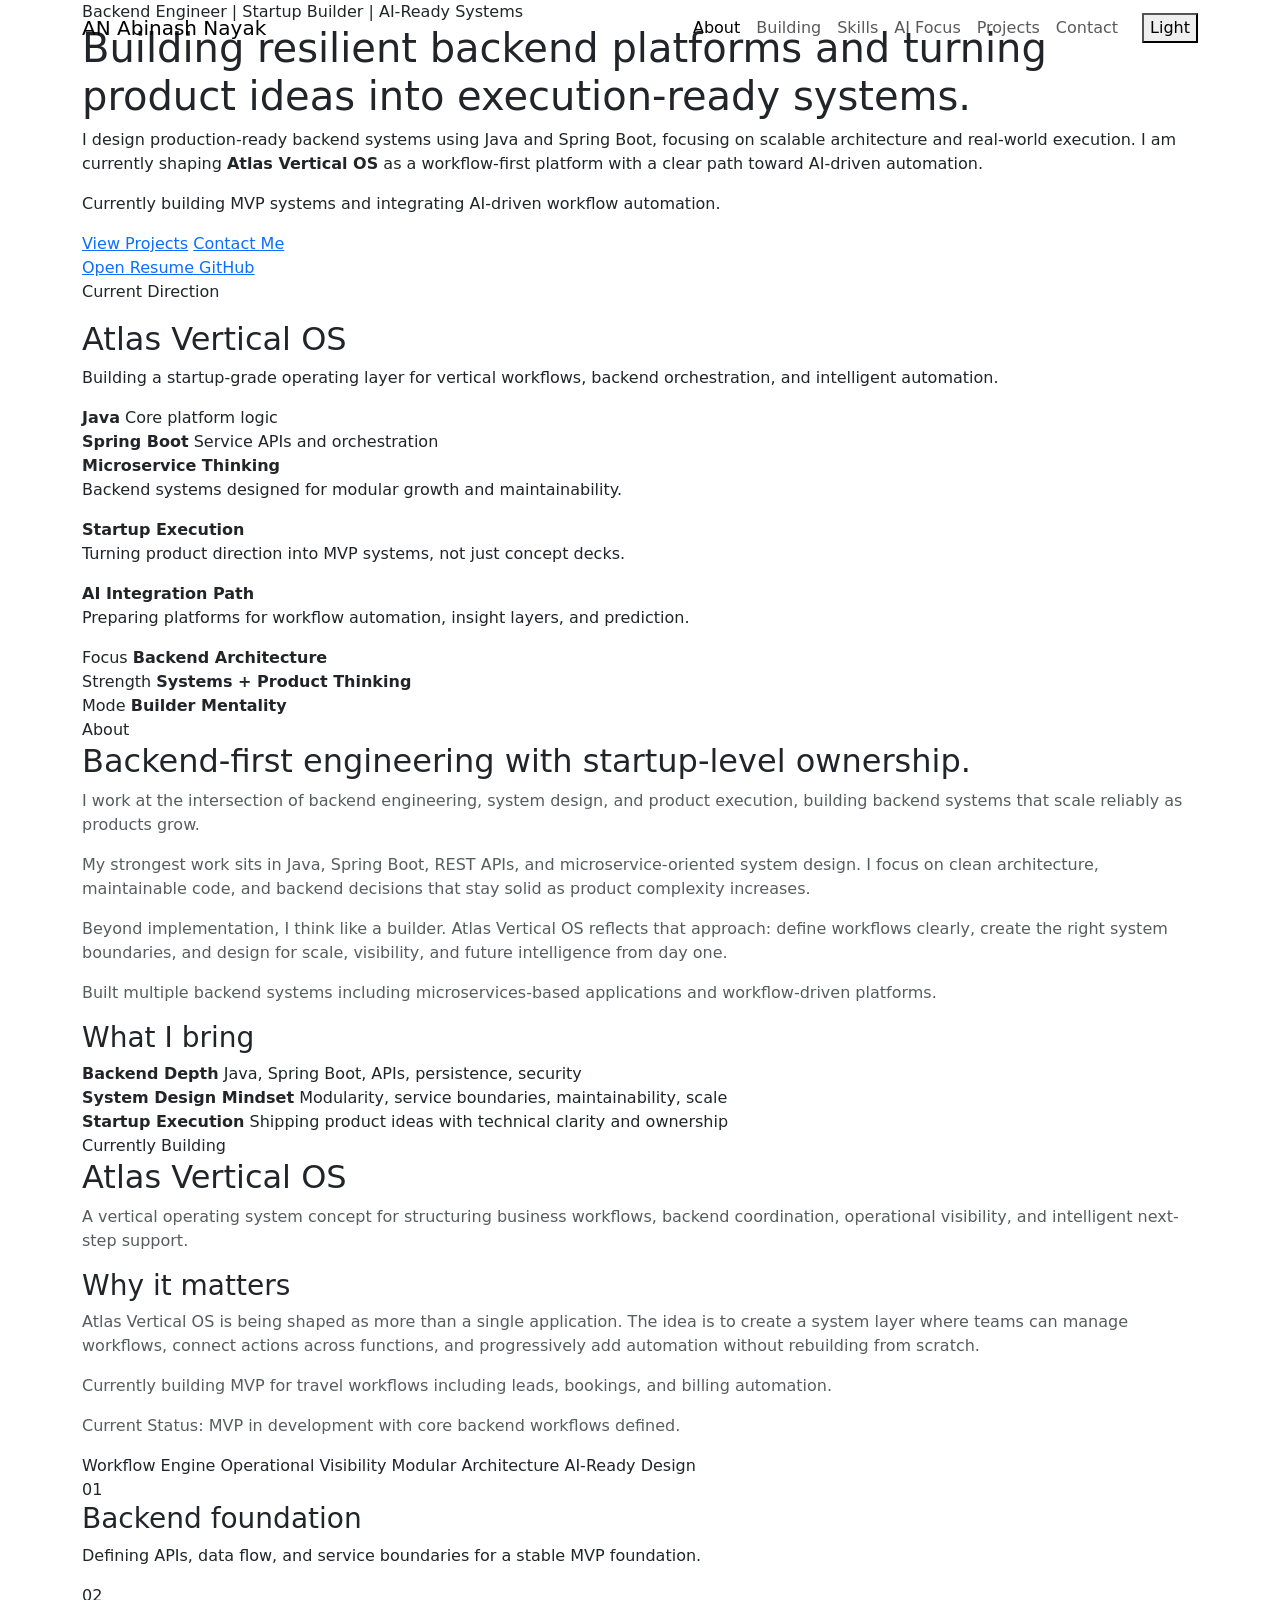
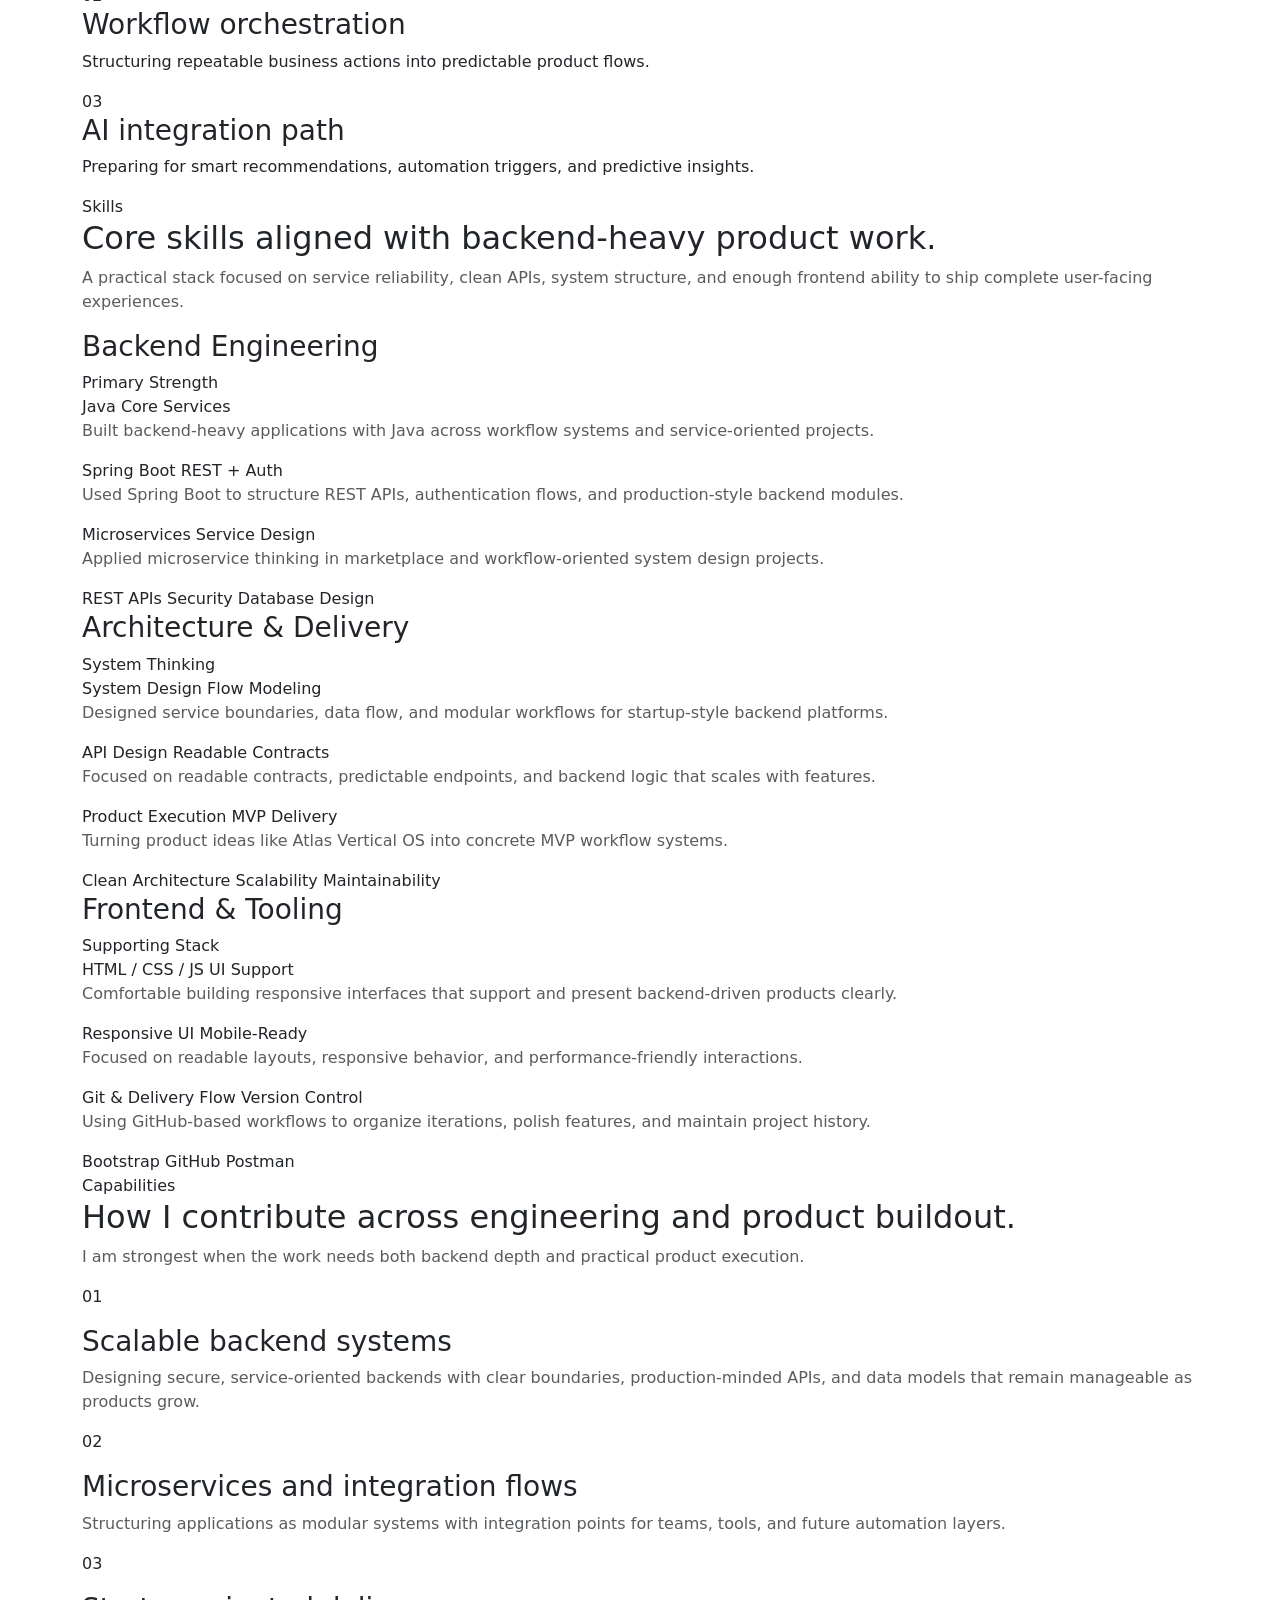
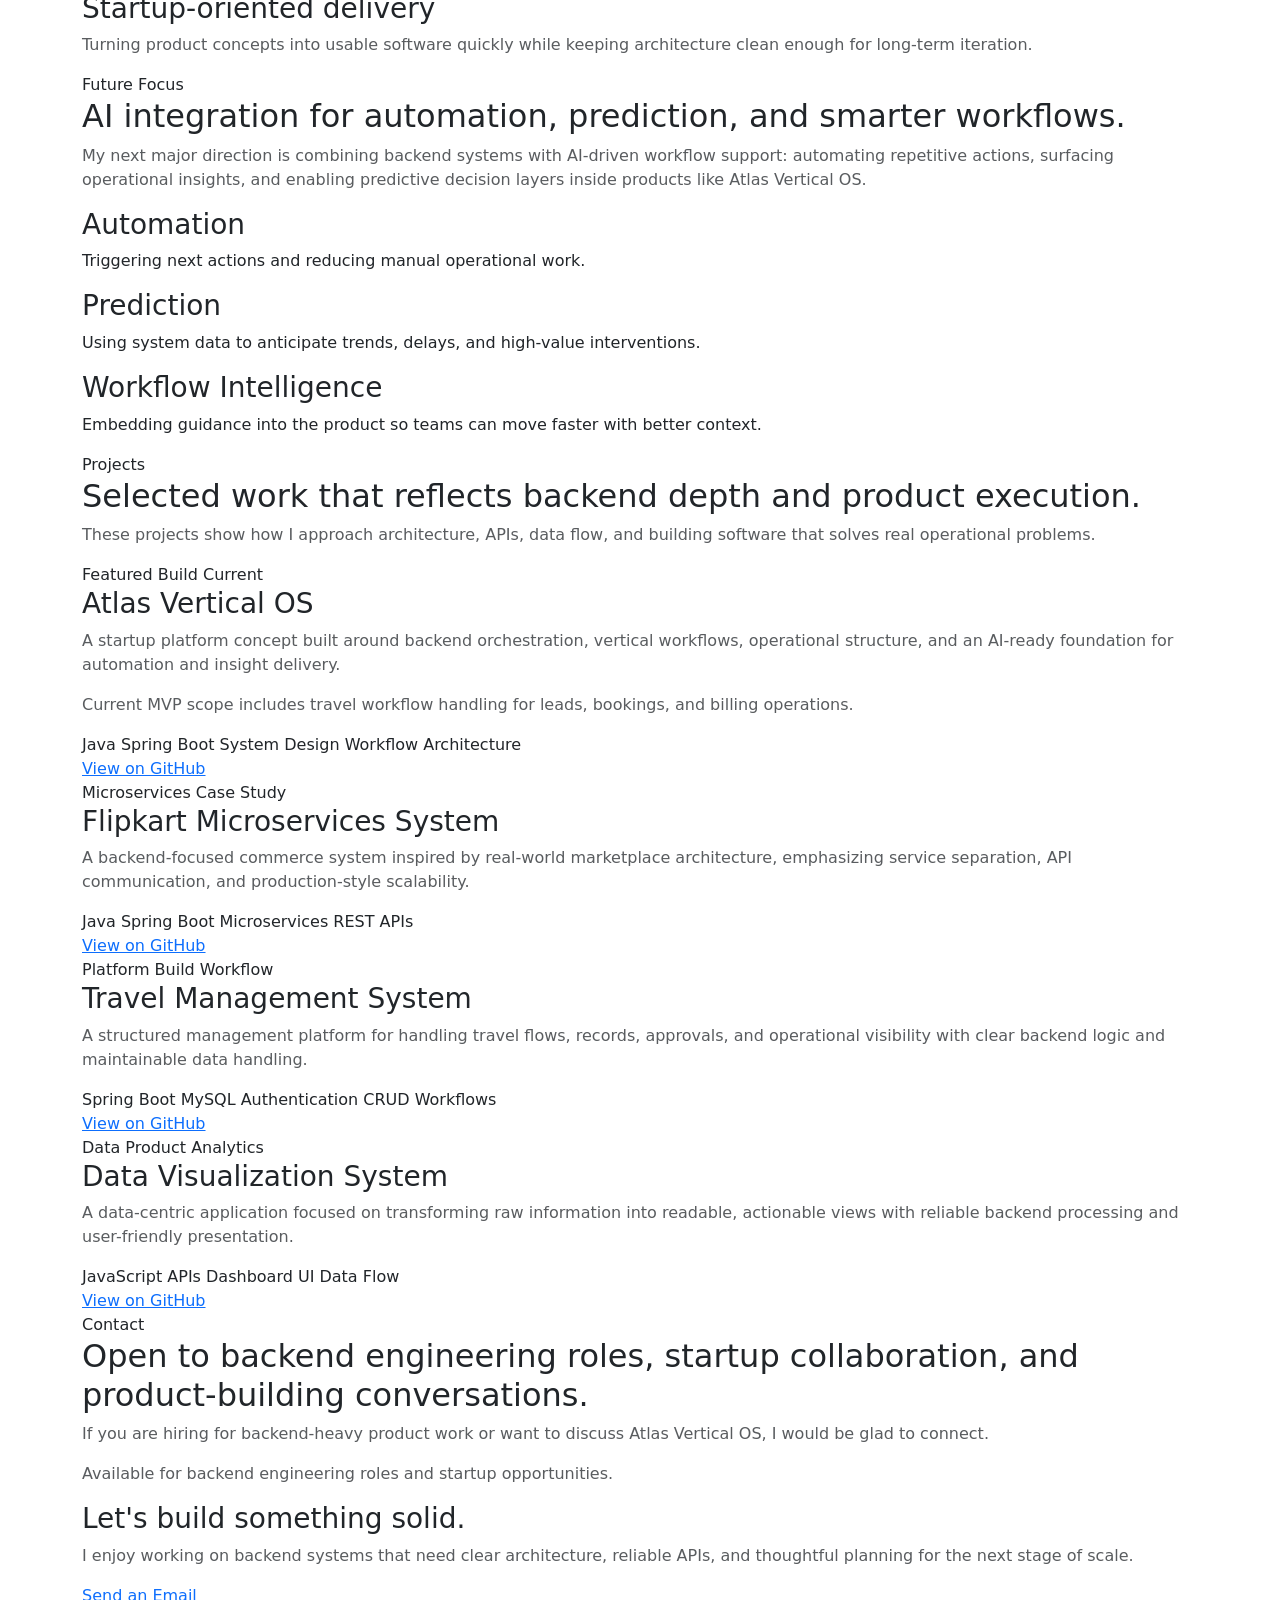
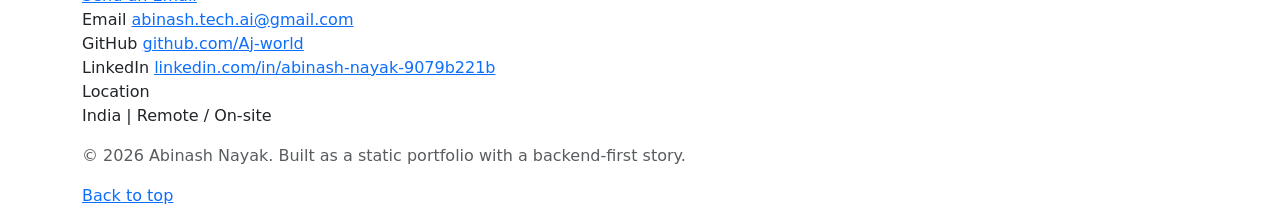
==== index.html @ 095f8a3c "Upgrade portfolio UI, content, and add startup sections" ====
<!DOCTYPE html>
<html lang="en">
<head>
  <meta charset="UTF-8" />
  <meta name="viewport" content="width=device-width, initial-scale=1.0" />

  <title>Abinash Nayak | Backend Engineer & Startup Builder</title>
  <meta
    name="description"
    content="Portfolio of Abinash Nayak, a backend engineer and startup builder focused on Java, Spring Boot, microservices, Atlas Vertical OS, and AI-ready platforms."
  />
  <meta name="robots" content="index, follow" />
  <link rel="canonical" href="https://abinash-nayak-portfolio.netlify.app" />

  <link rel="preconnect" href="https://fonts.googleapis.com" />
  <link rel="preconnect" href="https://fonts.gstatic.com" crossorigin />
  <link
    href="https://fonts.googleapis.com/css2?family=Manrope:wght@400;500;600;700;800&family=JetBrains+Mono:wght@500;700&display=swap"
    rel="stylesheet"
  />

  <link
    href="https://cdn.jsdelivr.net/npm/bootstrap@5.3.2/dist/css/bootstrap.min.css"
    rel="stylesheet"
  />
  <link rel="stylesheet" href="assets/css/main.css" />
  <link rel="icon" href="assets/images/common/favicon.svg" />
</head>

<body data-theme="dark">
  <div id="header"></div>

  <main>
    <section id="hero"></section>
    <section id="about"></section>
    <section id="currently-building"></section>
    <section id="skills"></section>
    <section id="services"></section>
    <section id="future-focus"></section>
    <section id="portfolio"></section>
    <section id="contact"></section>
  </main>

  <div id="footer"></div>

  <script
    src="https://cdn.jsdelivr.net/npm/bootstrap@5.3.2/dist/js/bootstrap.bundle.min.js"
  ></script>
  <script src="assets/js/main.js"></script>
  <script src="assets/js/animations.js"></script>
</body>
</html>
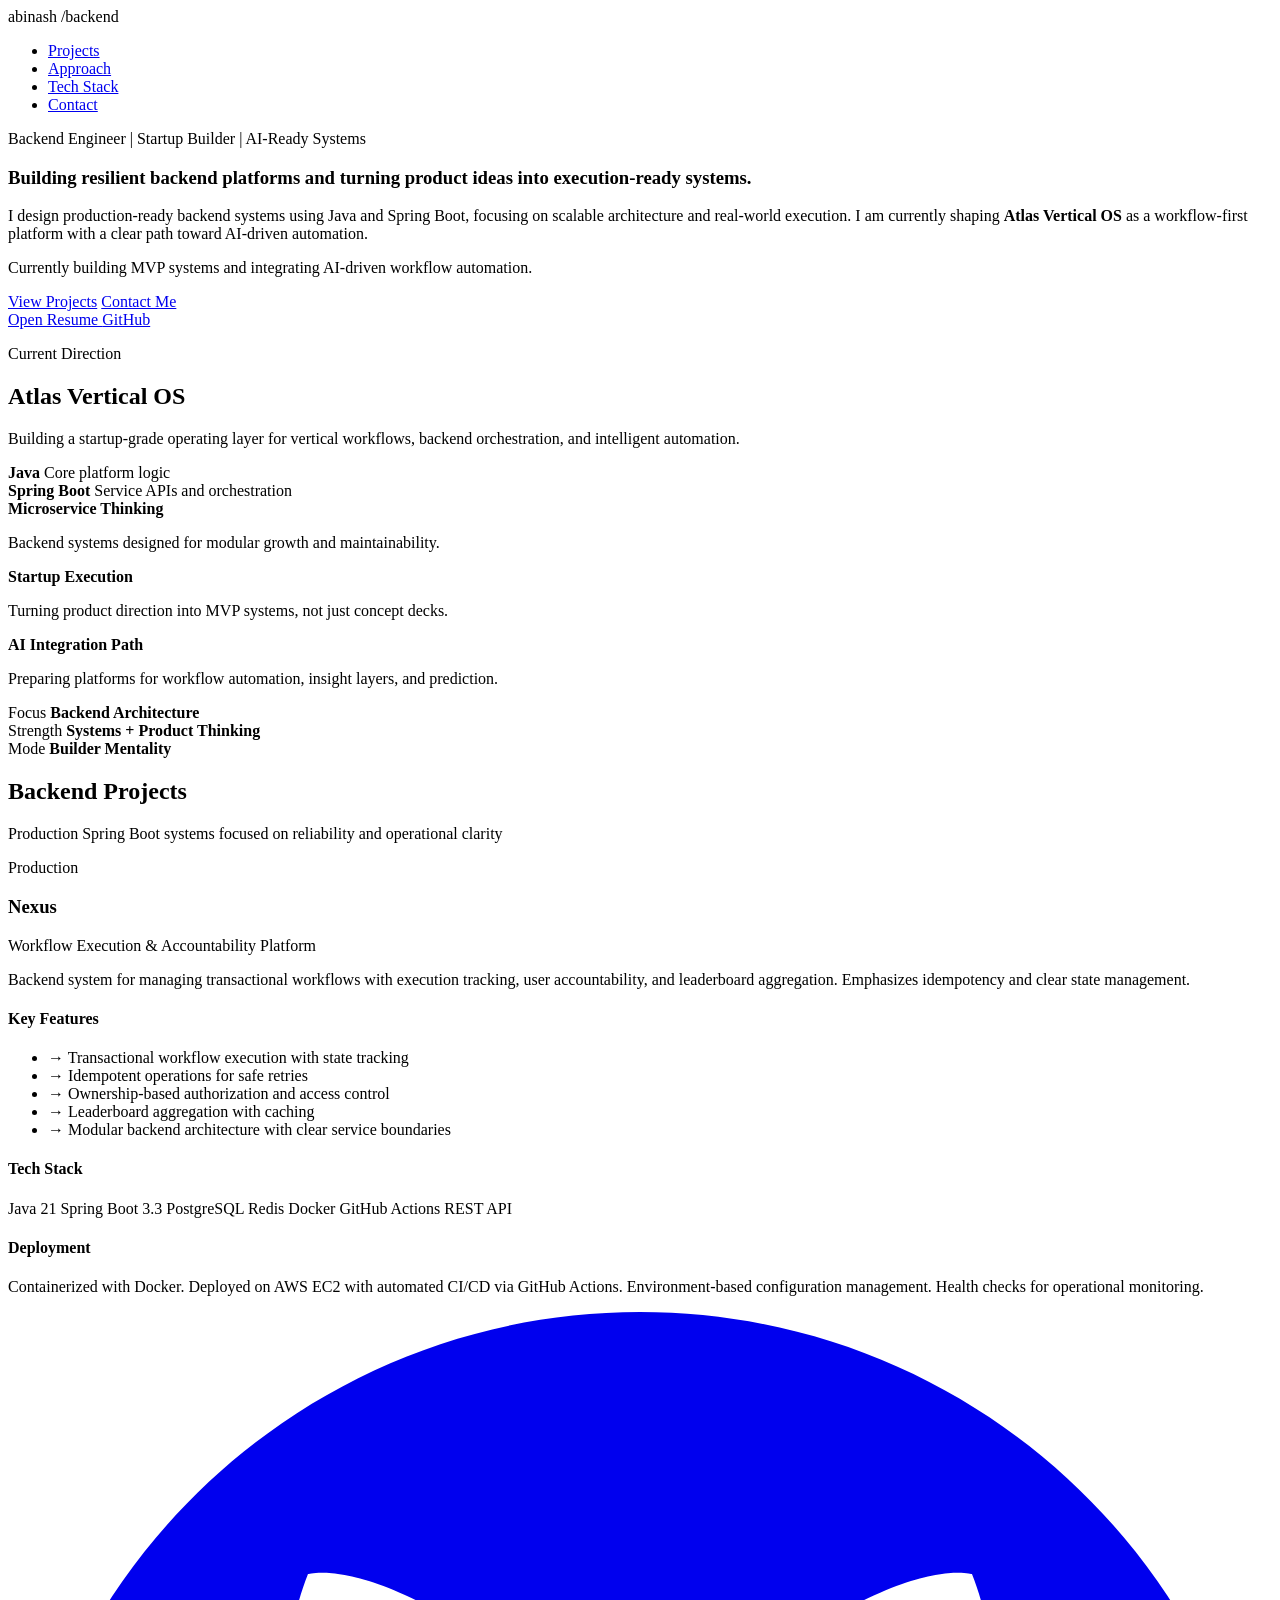
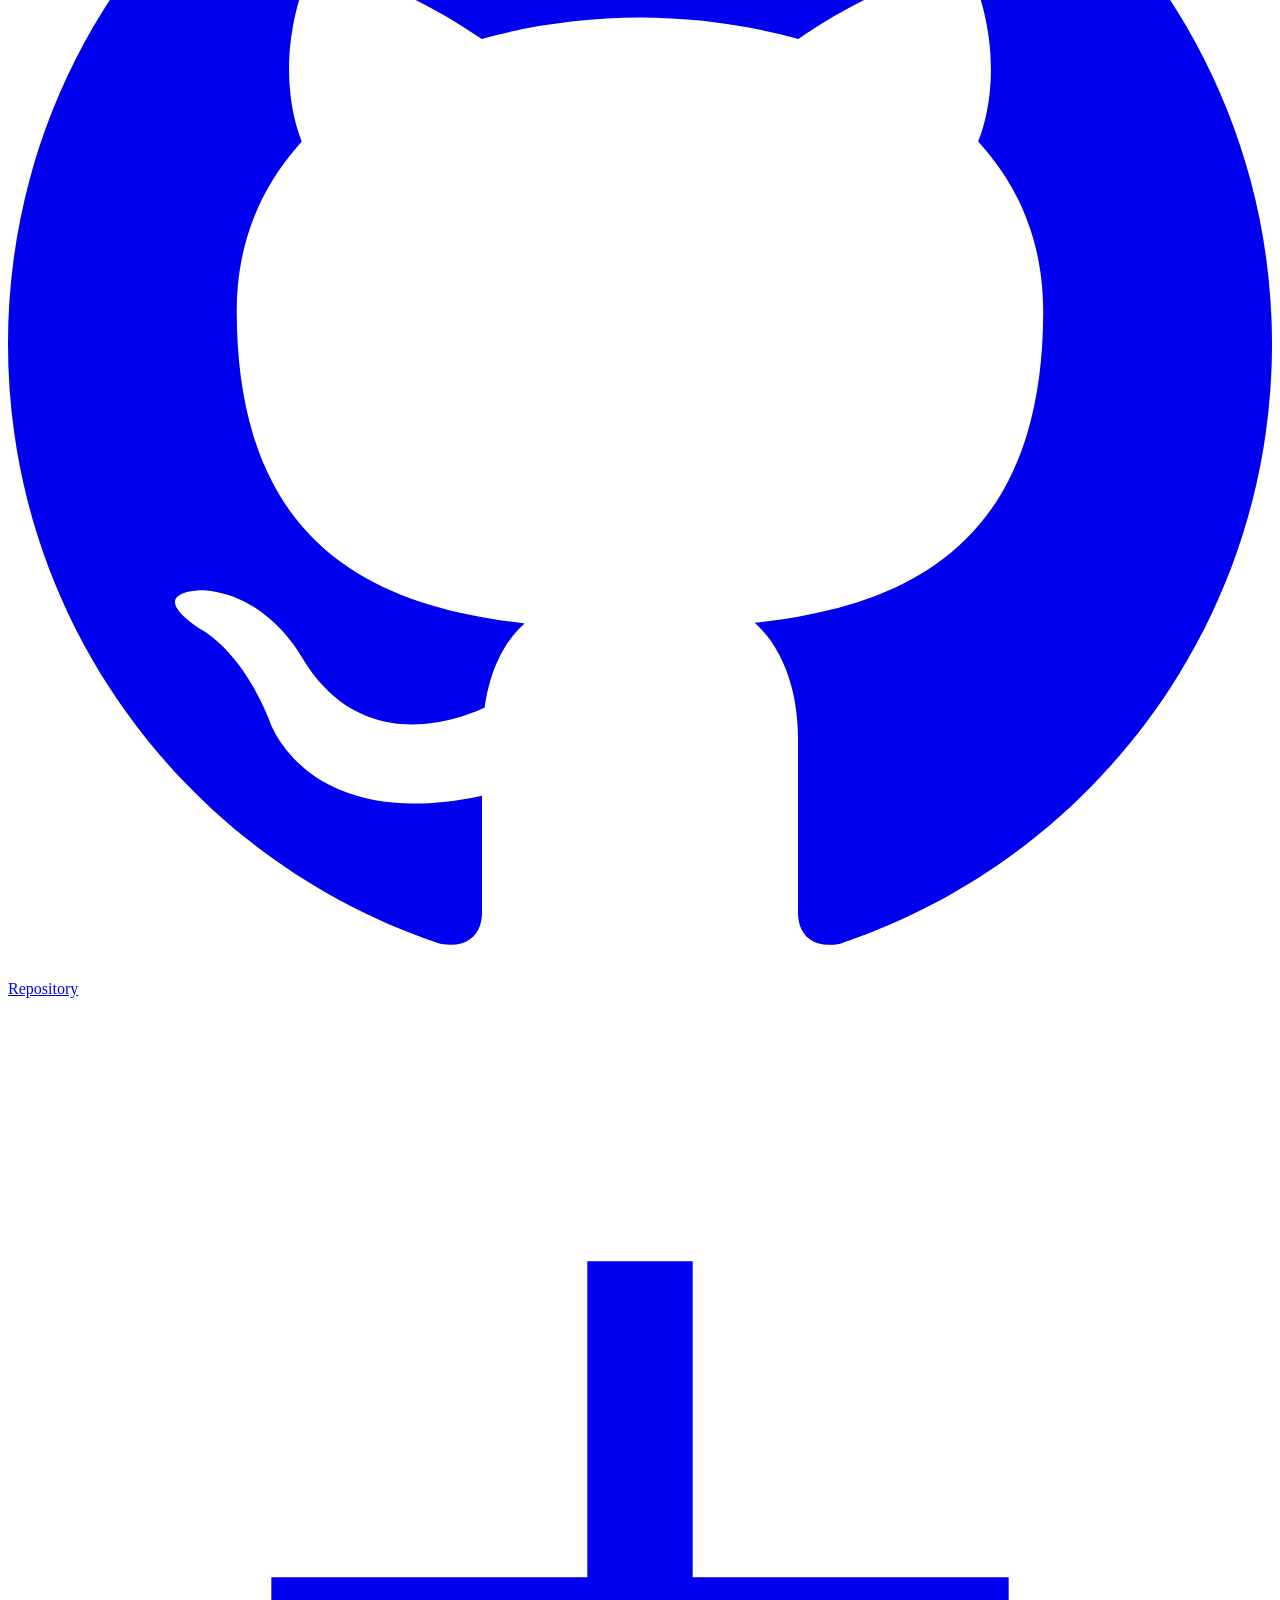
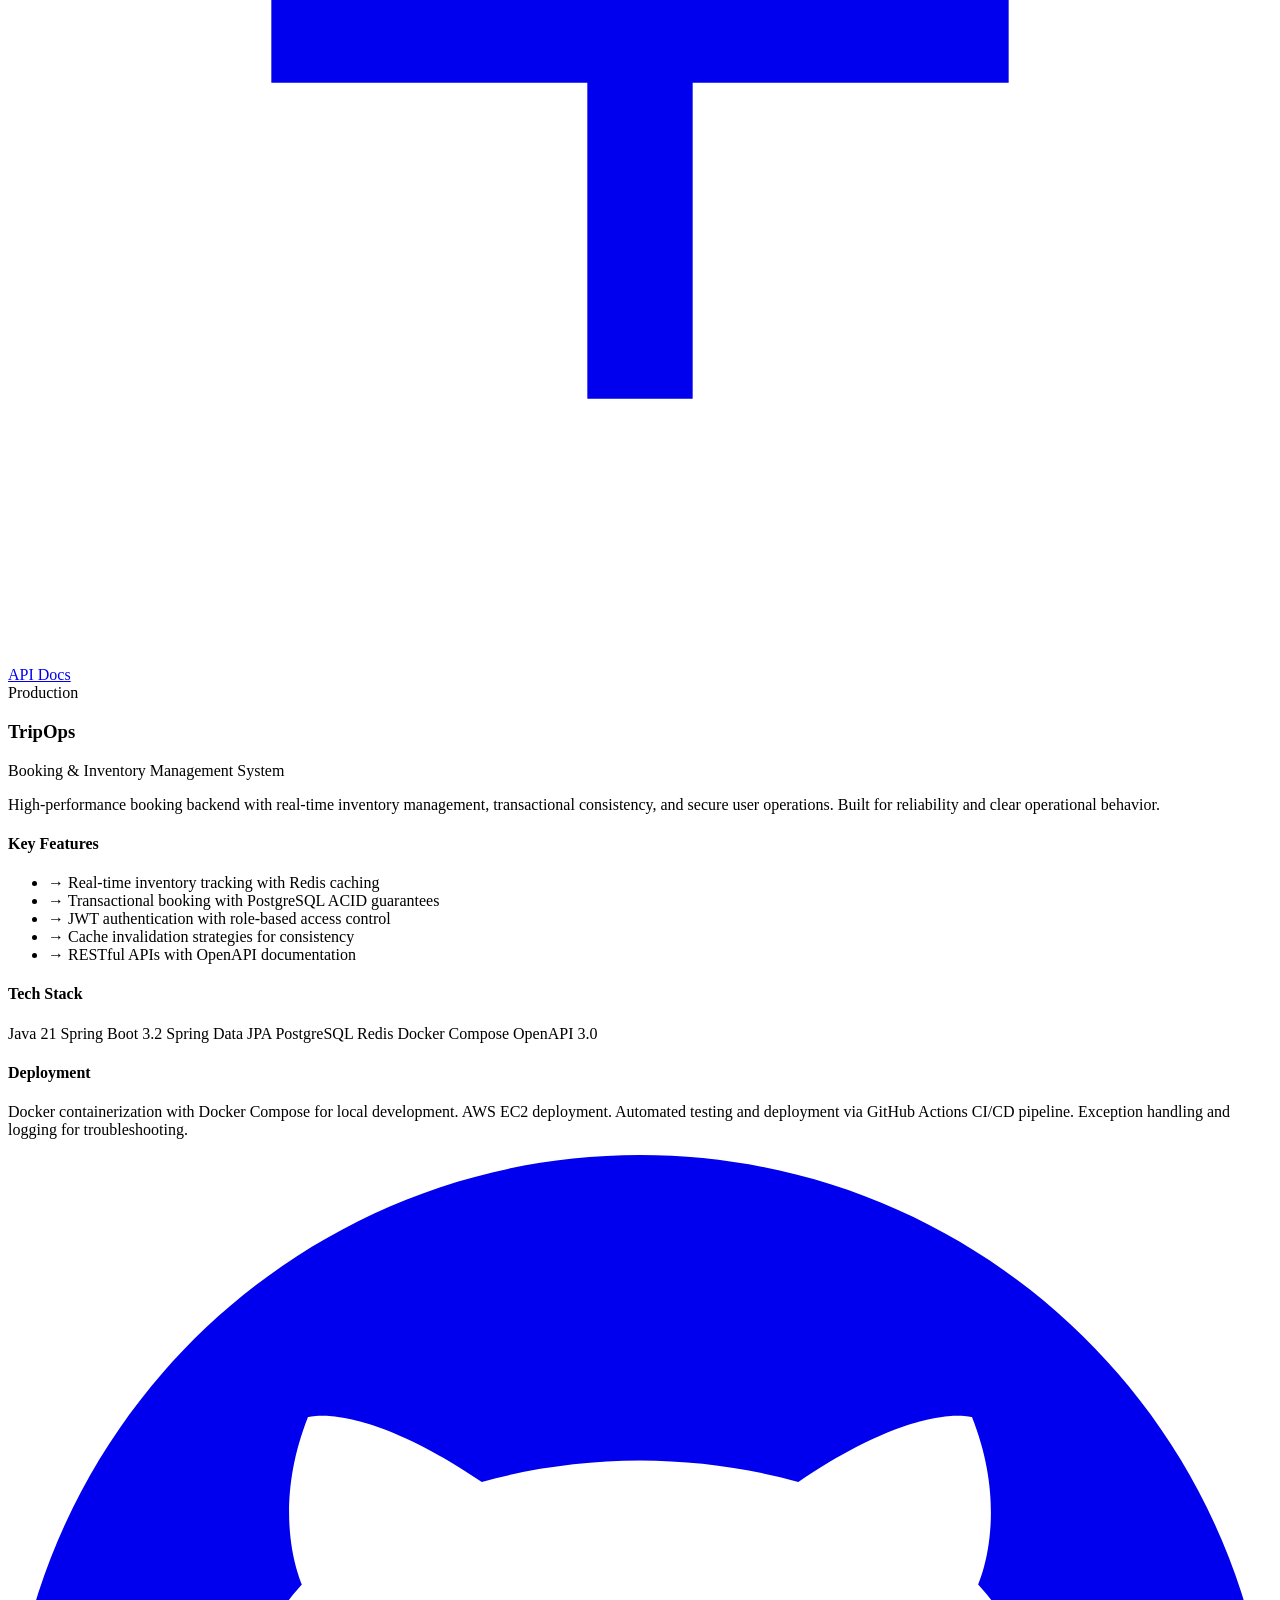
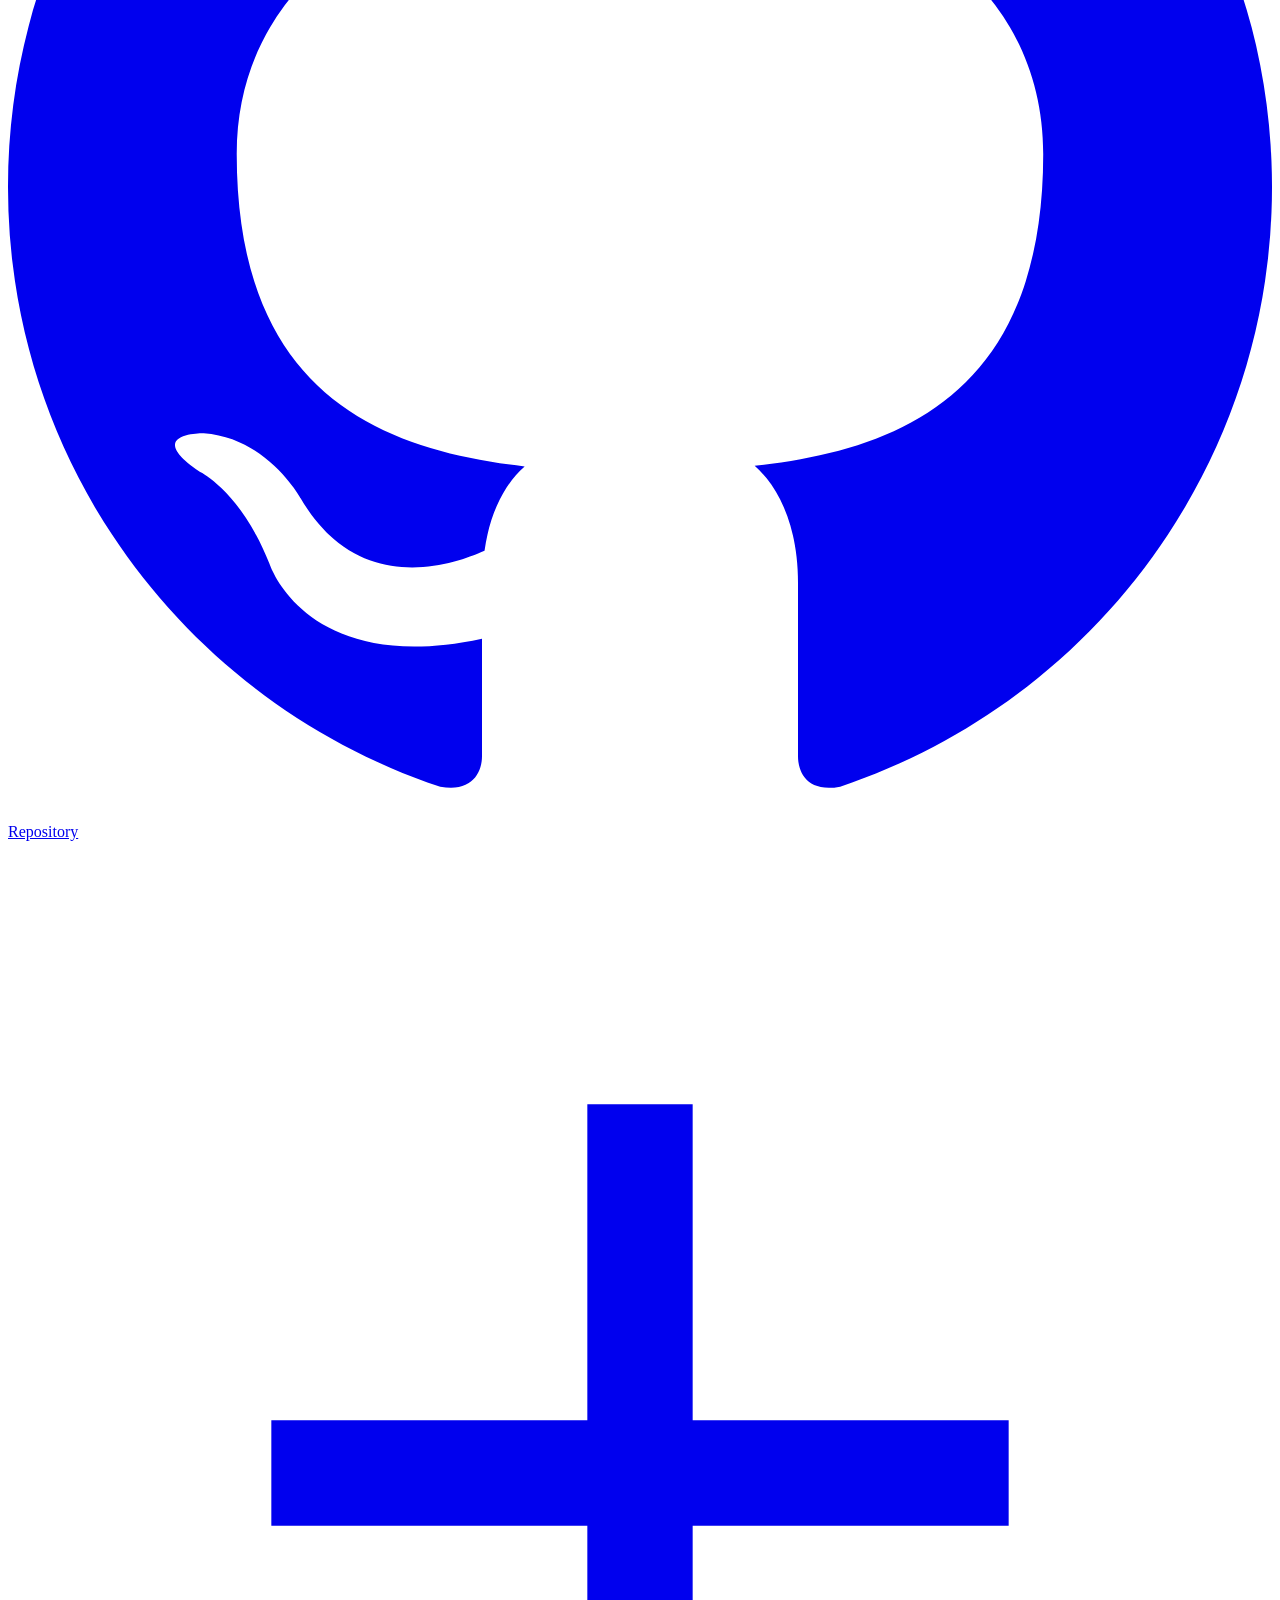
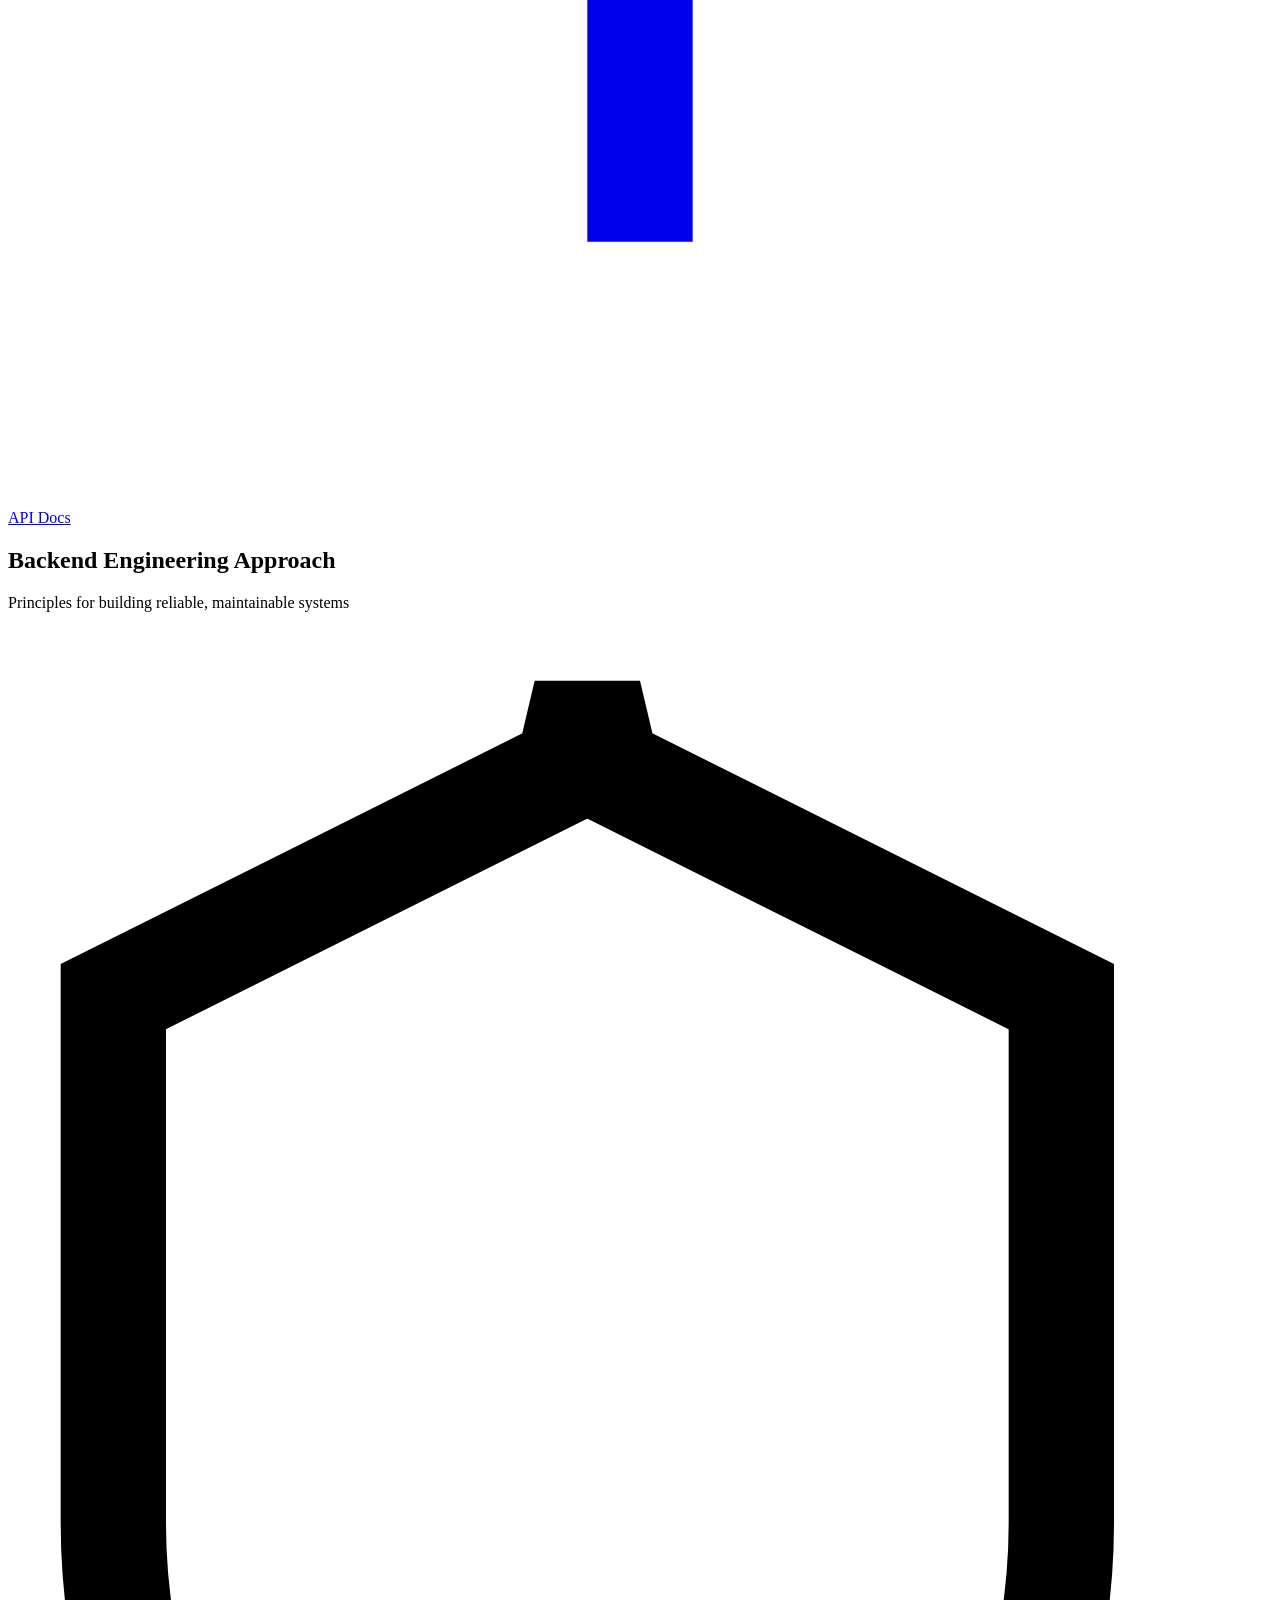
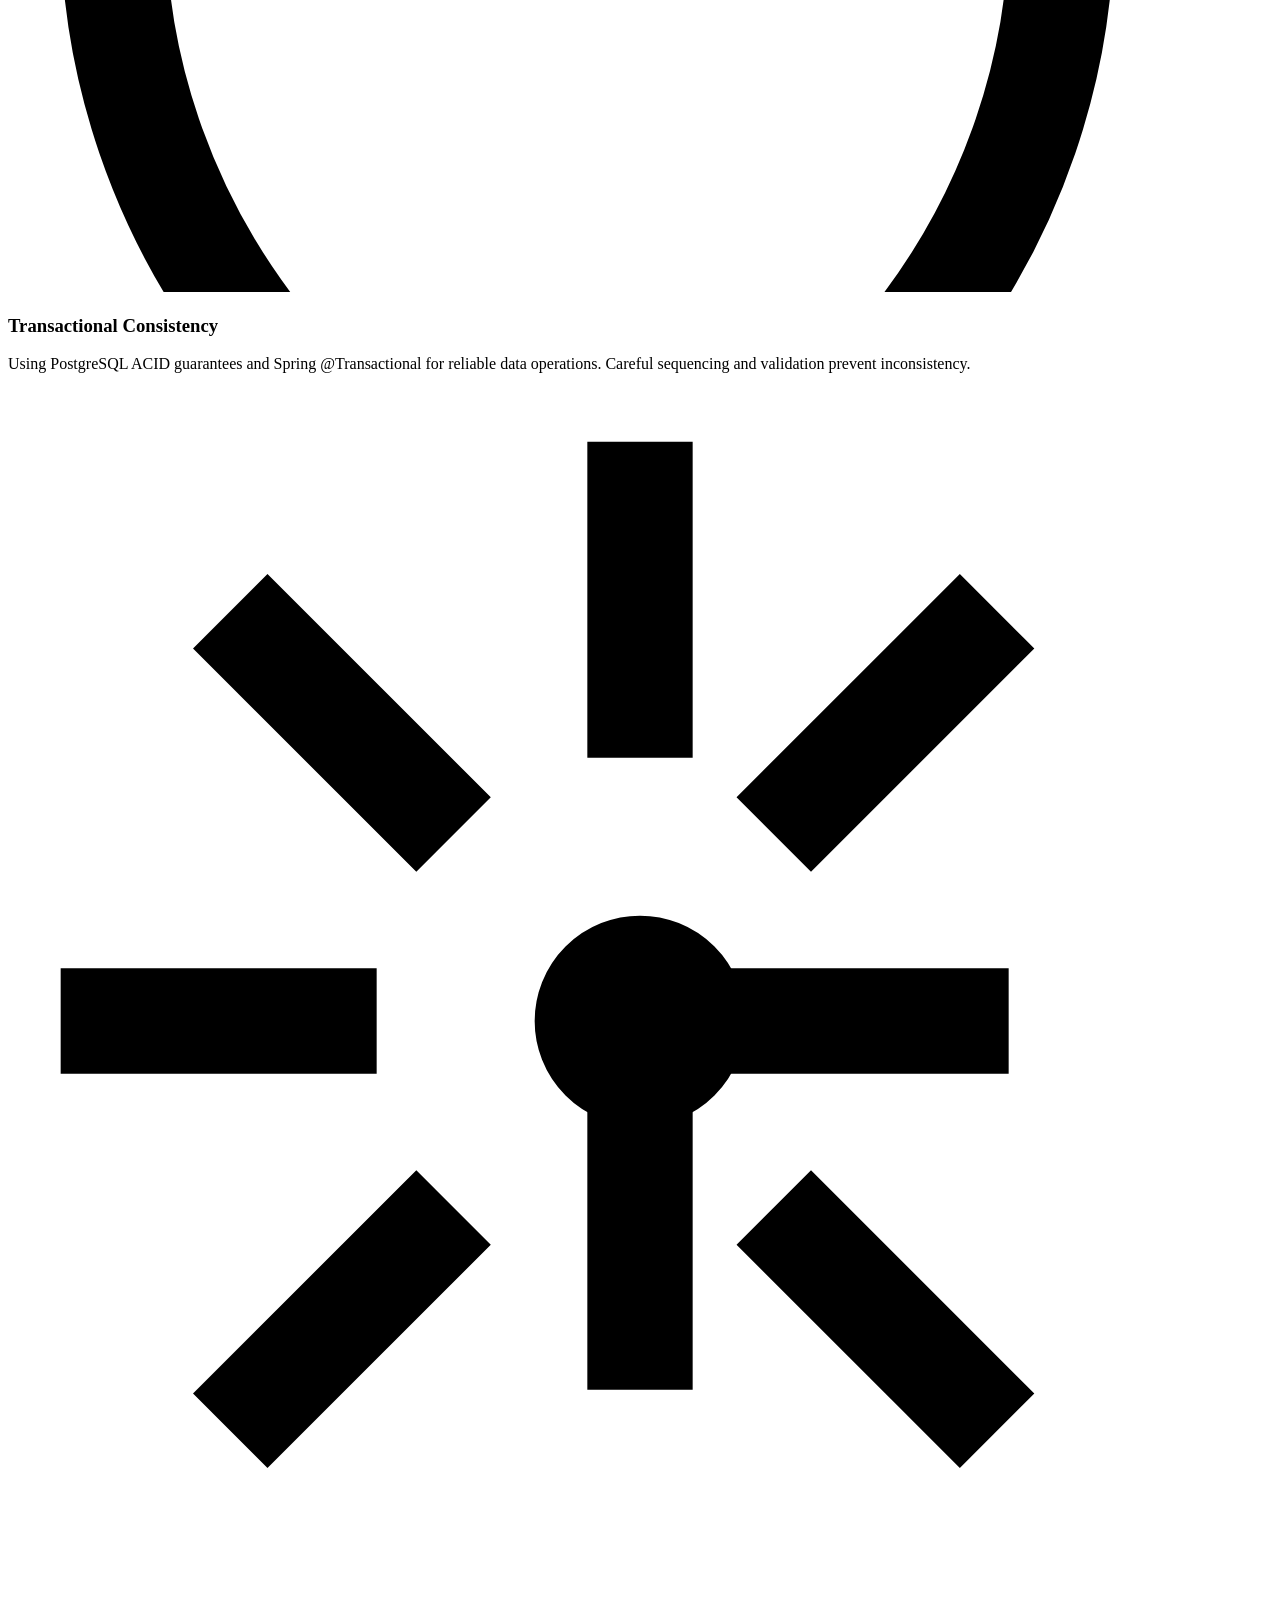
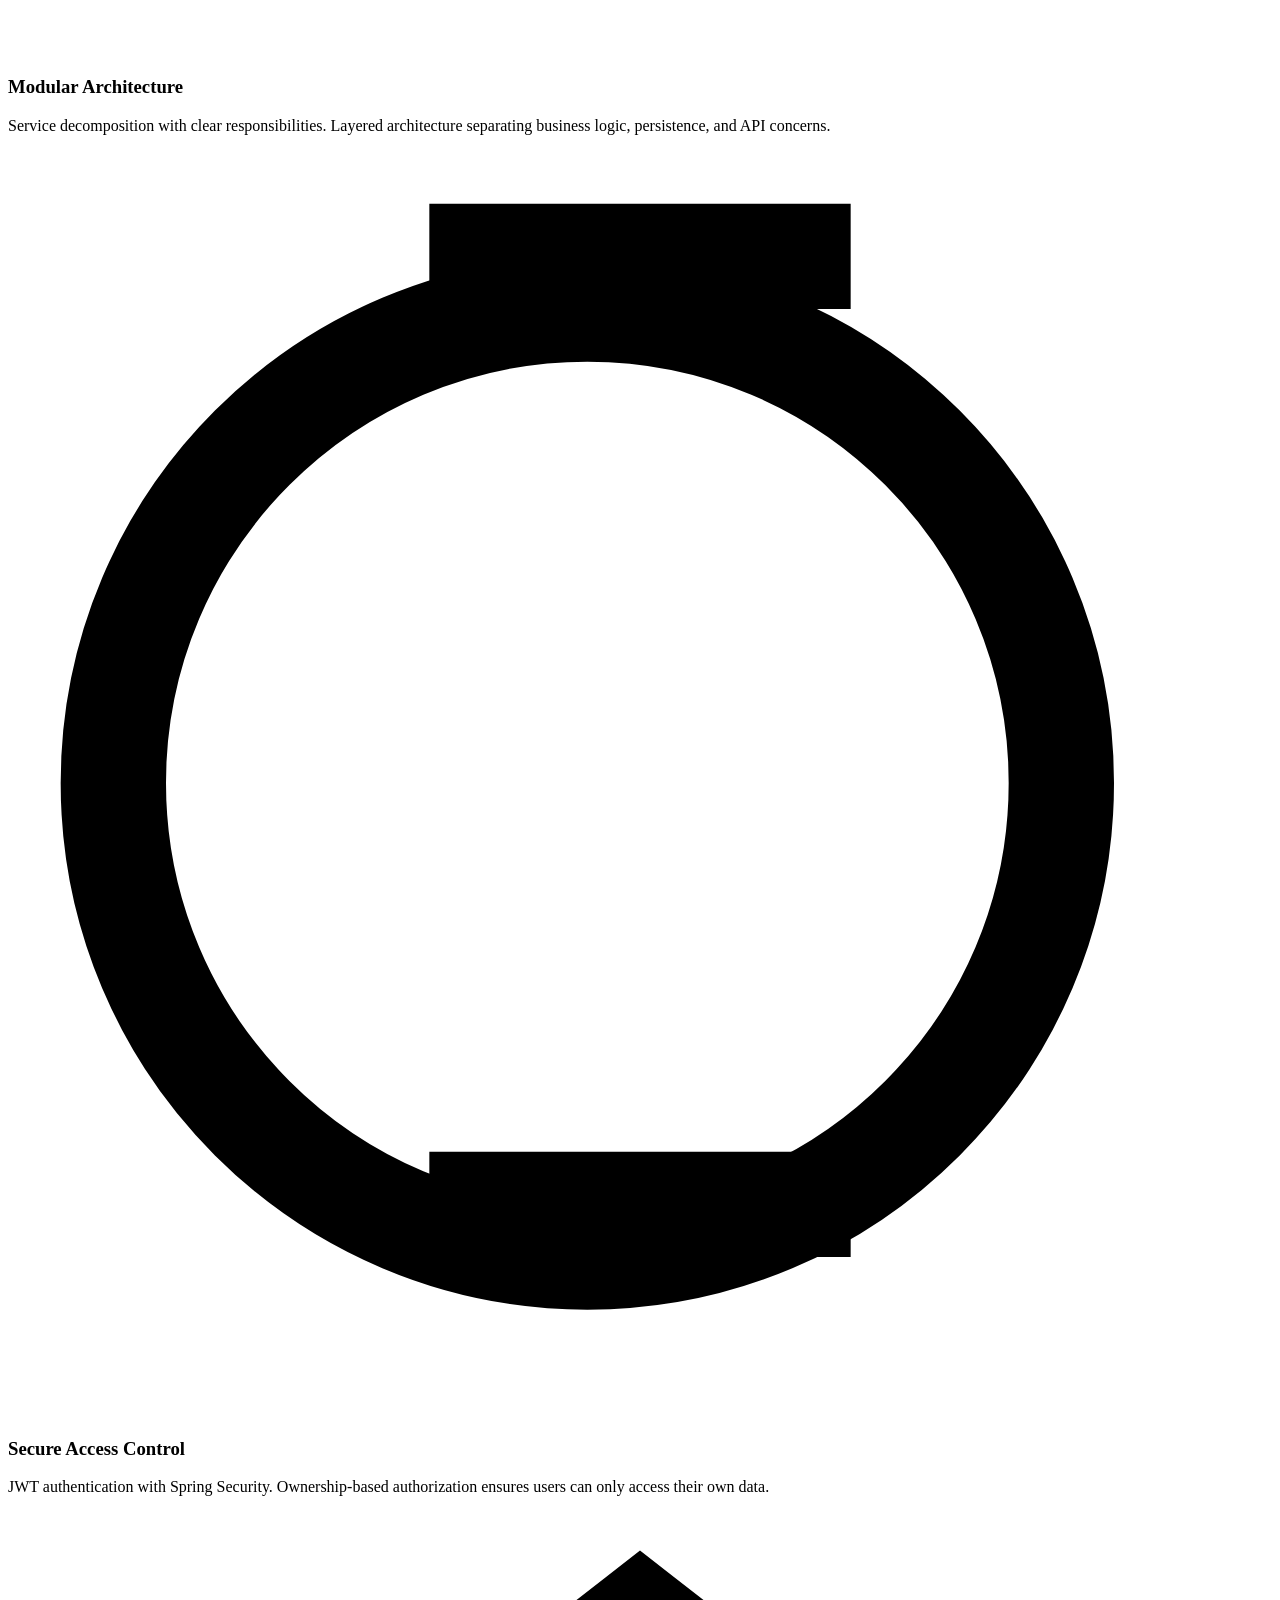
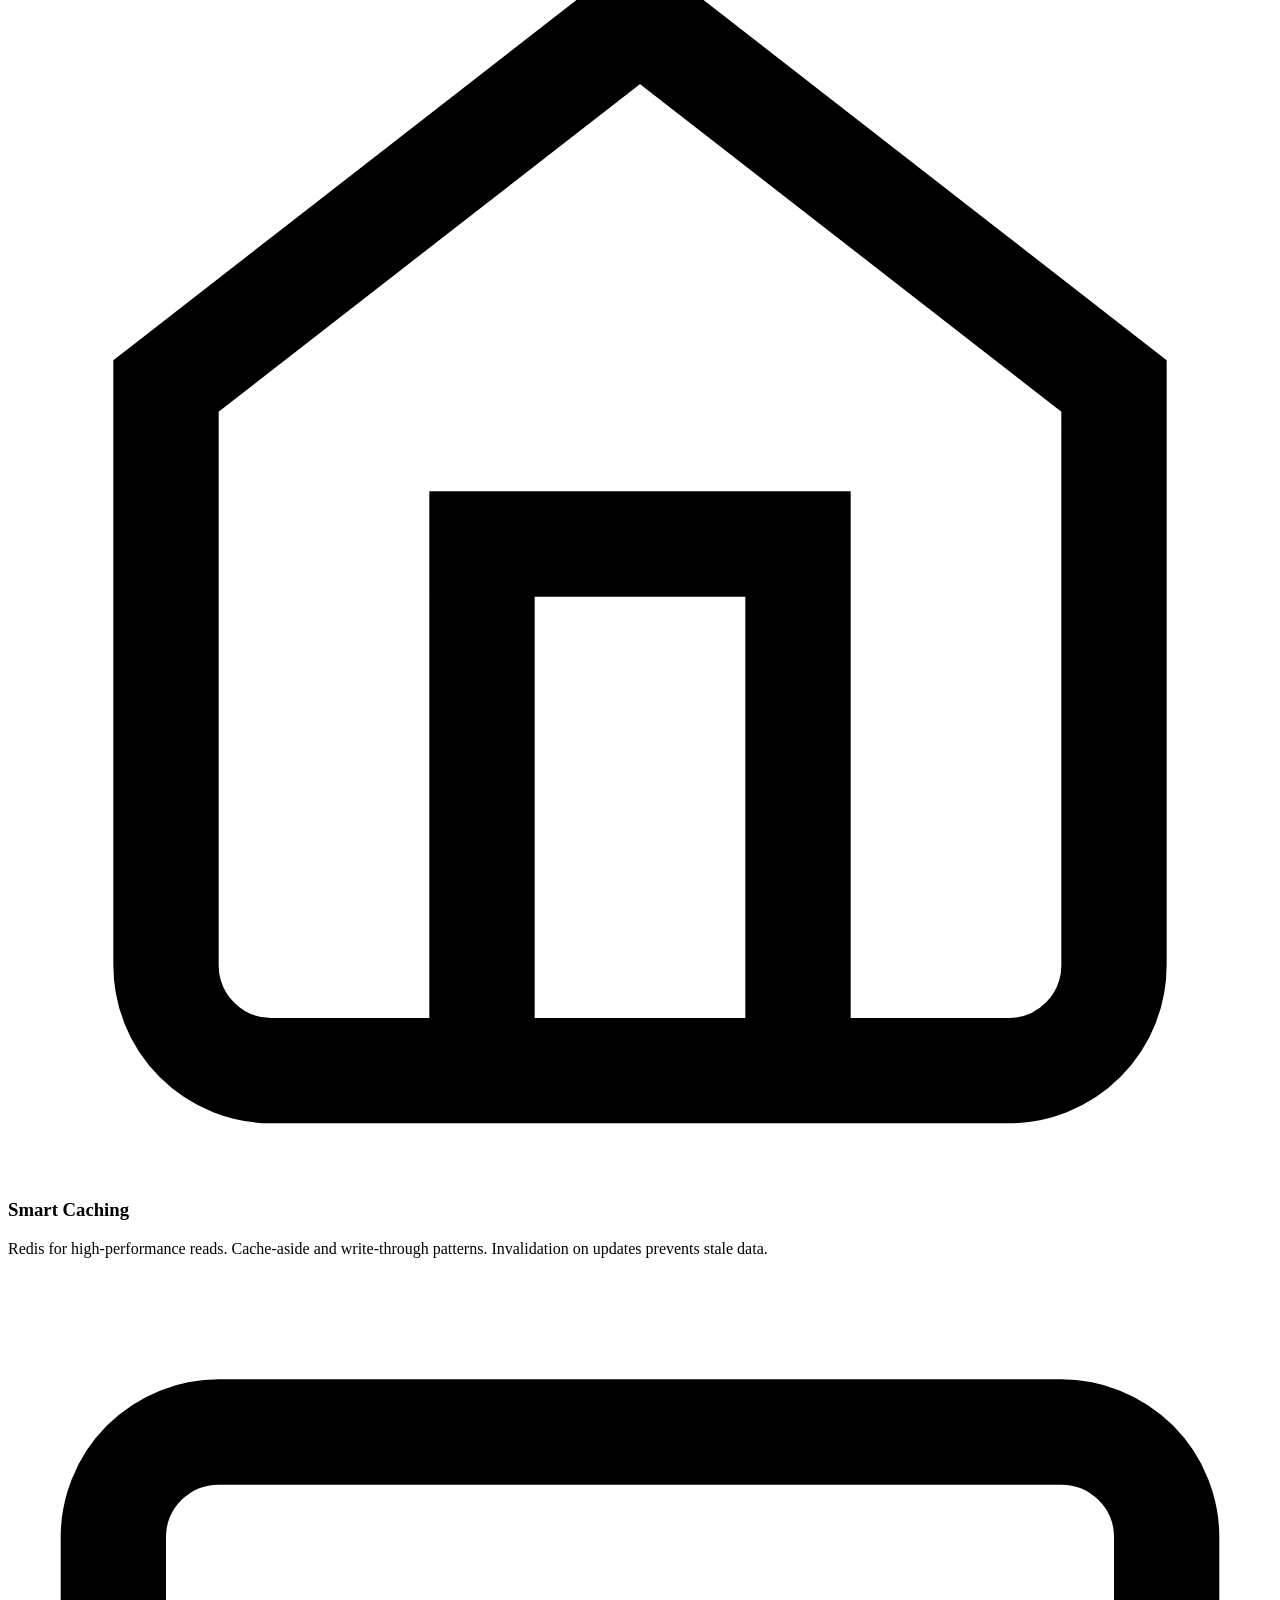
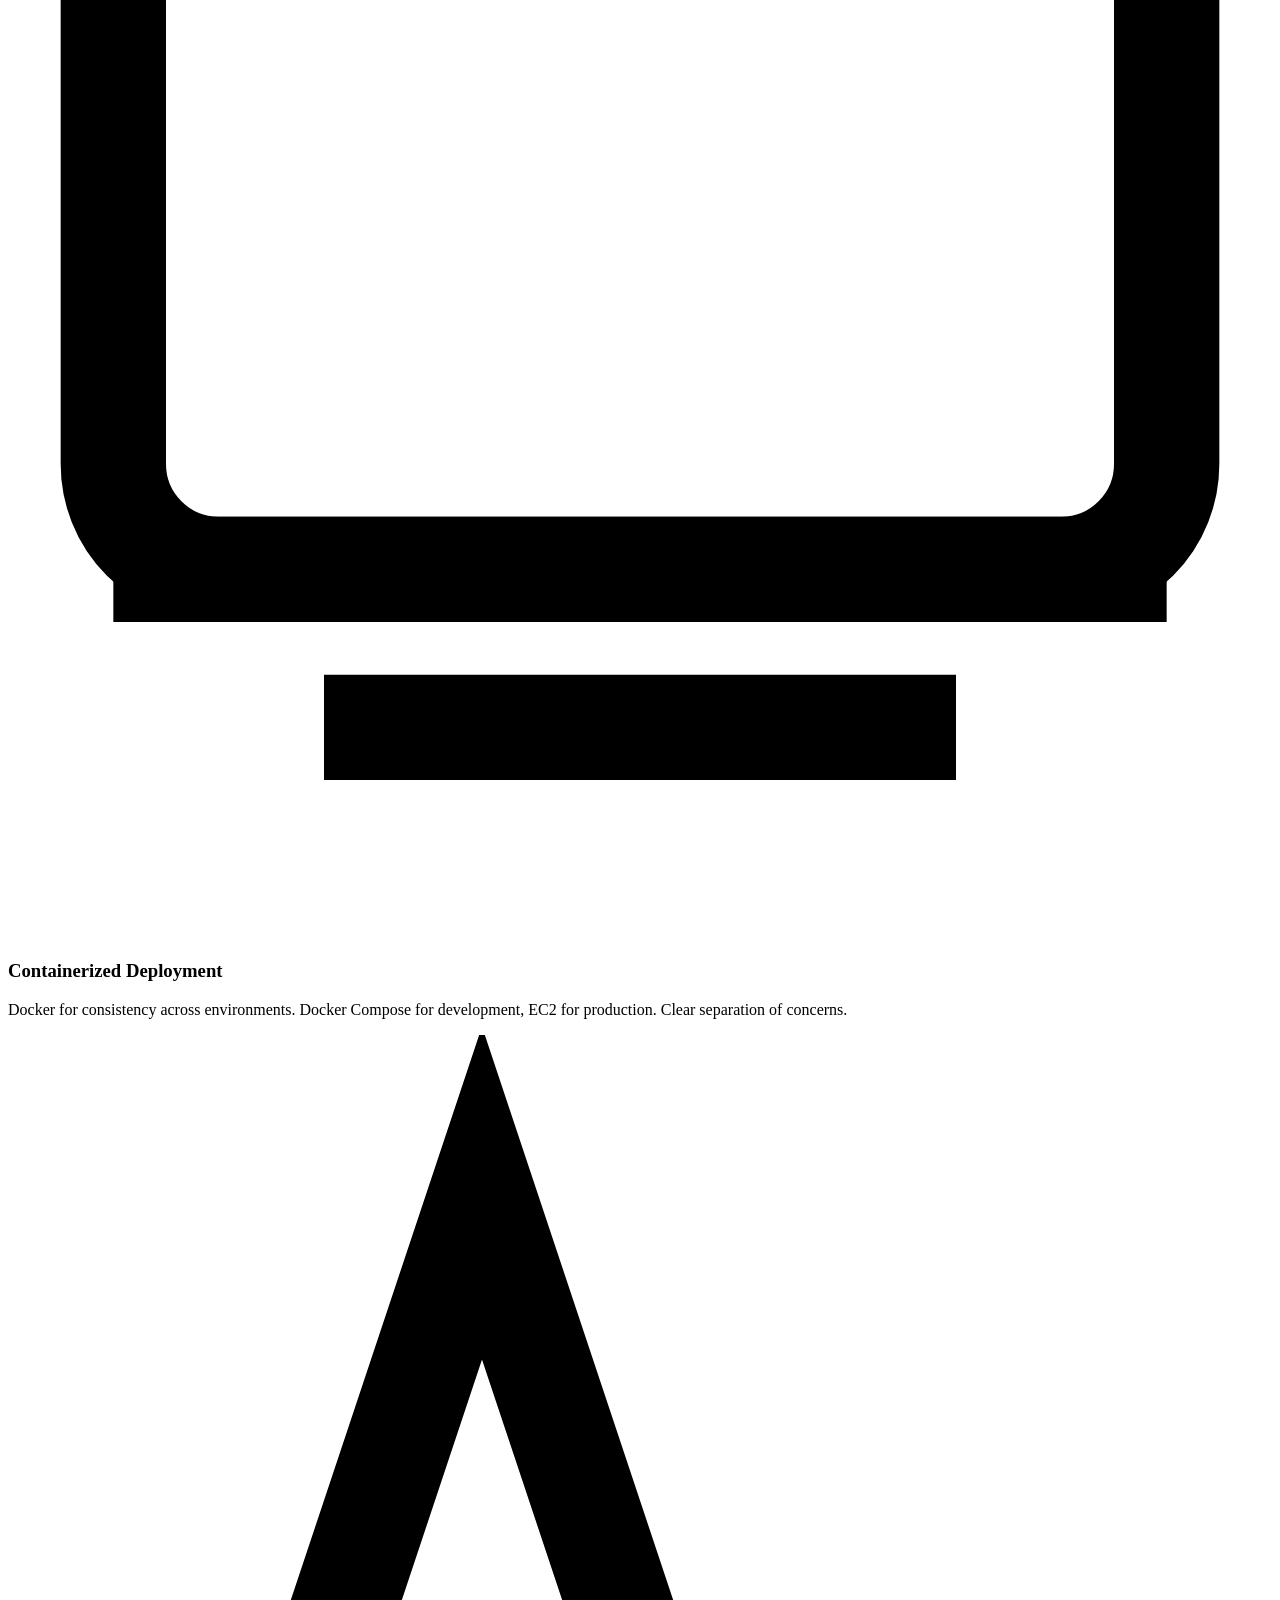
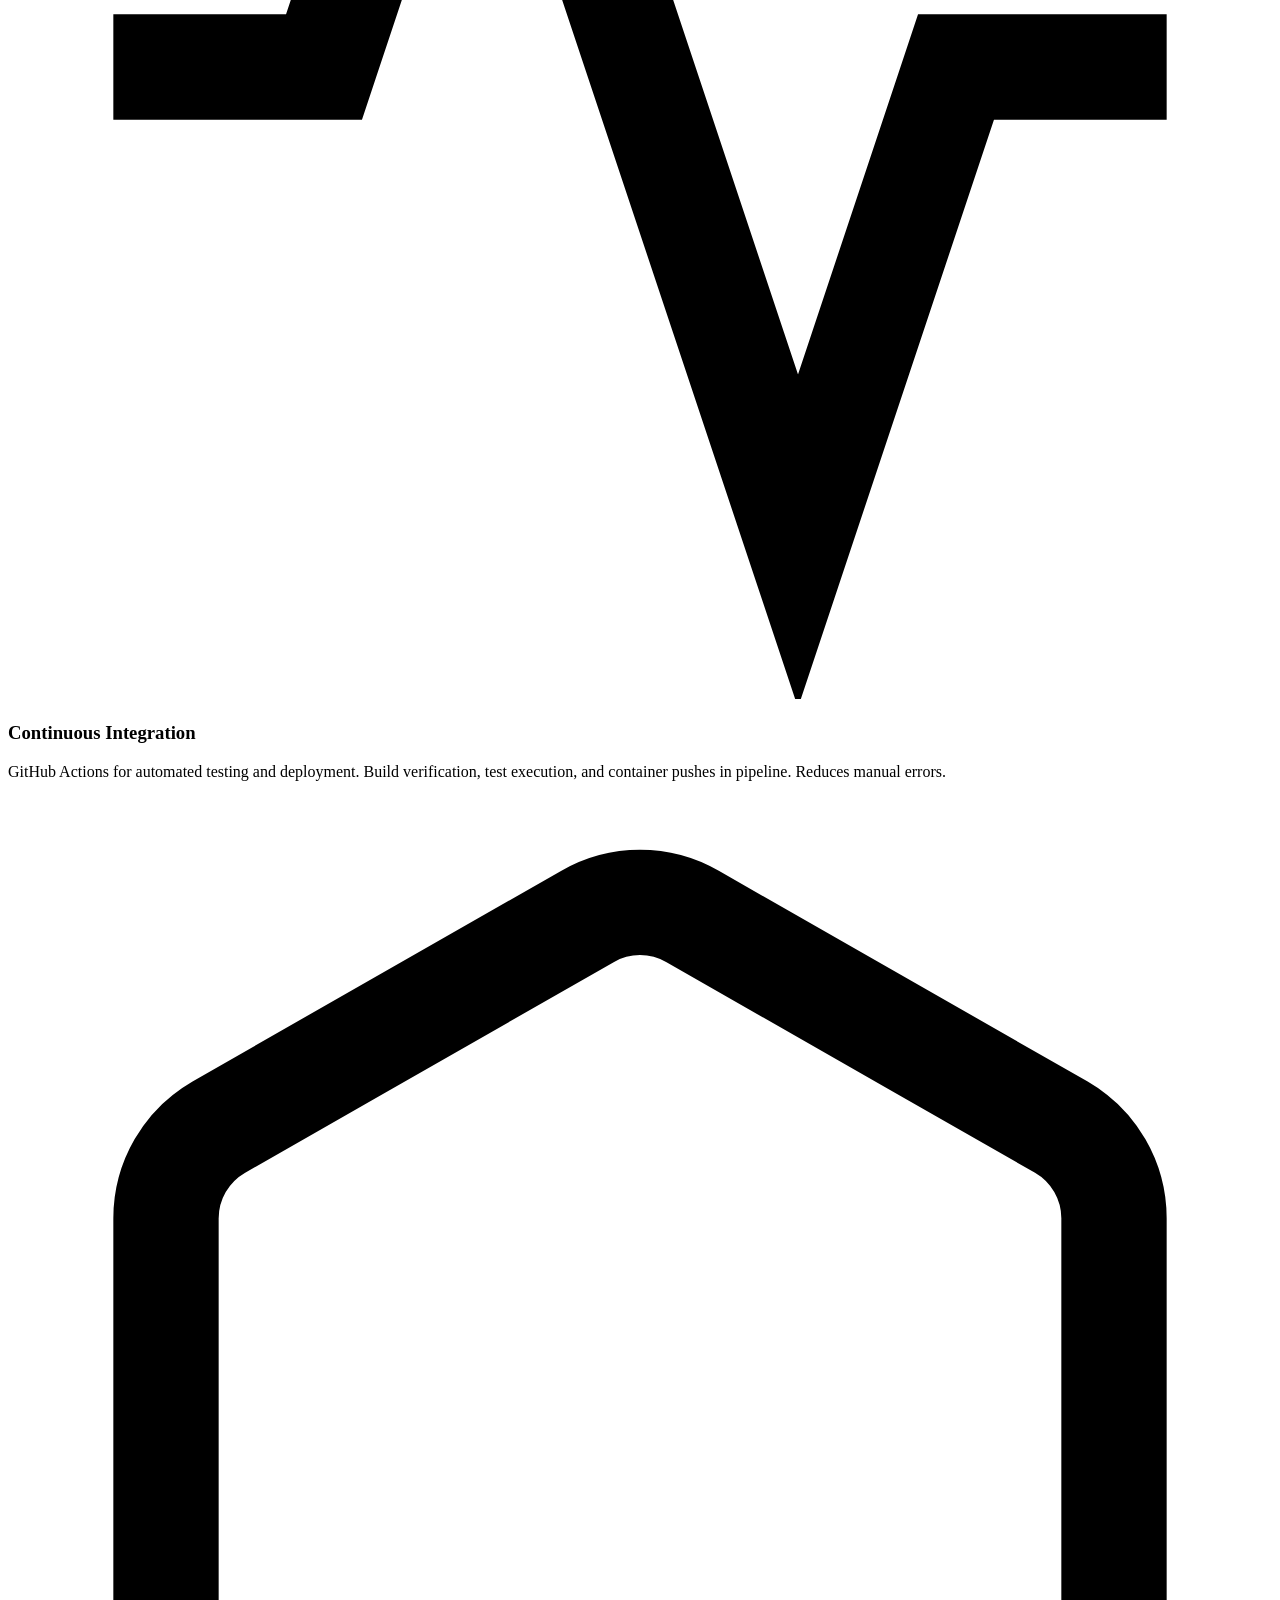
==== commit 0986b887: "Update portfolio with correct contact URLs from resume" ====
--- a/index.html
+++ b/index.html
@@ -3,50 +3,536 @@
 <head>
   <meta charset="UTF-8" />
   <meta name="viewport" content="width=device-width, initial-scale=1.0" />
-
-  <title>Abinash Nayak | Backend Engineer & Startup Builder</title>
+  <title>Abinash Nayak | Backend Engineer - Spring Boot & Transactional Systems</title>
   <meta
     name="description"
-    content="Portfolio of Abinash Nayak, a backend engineer and startup builder focused on Java, Spring Boot, microservices, Atlas Vertical OS, and AI-ready platforms."
+    content="Backend engineer specializing in Spring Boot transactional systems, PostgreSQL, Redis caching, and modular architecture. Nexus & TripOps platforms."
   />
   <meta name="robots" content="index, follow" />
   <link rel="canonical" href="https://abinash-nayak-portfolio.netlify.app" />
-
+  
   <link rel="preconnect" href="https://fonts.googleapis.com" />
   <link rel="preconnect" href="https://fonts.gstatic.com" crossorigin />
   <link
-    href="https://fonts.googleapis.com/css2?family=Manrope:wght@400;500;600;700;800&family=JetBrains+Mono:wght@500;700&display=swap"
+    href="https://fonts.googleapis.com/css2?family=Inter:wght@400;500;600;700;800&family=Fira+Mono:wght@400;500;700&display=swap"
     rel="stylesheet"
   />
-
-  <link
-    href="https://cdn.jsdelivr.net/npm/bootstrap@5.3.2/dist/css/bootstrap.min.css"
-    rel="stylesheet"
-  />
+  
   <link rel="stylesheet" href="assets/css/main.css" />
-  <link rel="icon" href="assets/images/common/favicon.svg" />
+  <link rel="icon" href="data:image/svg+xml,<svg xmlns='http://www.w3.org/2000/svg' viewBox='0 0 32 32'><rect fill='%231a1a2e' width='32' height='32'/><rect fill='%2300d4ff' x='8' y='8' width='4' height='4'/><rect fill='%2300d4ff' x='14' y='8' width='4' height='4'/><rect fill='%2300d4ff' x='20' y='8' width='4' height='4'/><rect fill='%2300d4ff' x='8' y='14' width='4' height='4'/><rect fill='%2300d4ff' x='20' y='14' width='4' height='4'/><rect fill='%2300d4ff' x='8' y='20' width='4' height='4'/><rect fill='%2300d4ff' x='14' y='20' width='4' height='4'/><rect fill='%2300d4ff' x='20' y='20' width='4' height='4'/></svg>" />
 </head>
 
-<body data-theme="dark">
-  <div id="header"></div>
+<body>
+  <header class="header">
+    <nav class="navbar">
+      <div class="container-nav">
+        <div class="logo">
+          <span class="logo-text">abinash</span>
+          <span class="logo-accent">/backend</span>
+        </div>
+        <ul class="nav-menu">
+          <li><a href="#projects" class="nav-link">Projects</a></li>
+          <li><a href="#approach" class="nav-link">Approach</a></li>
+          <li><a href="#tech-stack" class="nav-link">Tech Stack</a></li>
+          <li><a href="#contact" class="nav-link">Contact</a></li>
+        </ul>
+      </div>
+    </nav>
+  </header>
 
   <main>
-    <section id="hero"></section>
-    <section id="about"></section>
-    <section id="currently-building"></section>
-    <section id="skills"></section>
-    <section id="services"></section>
-    <section id="future-focus"></section>
-    <section id="portfolio"></section>
-    <section id="contact"></section>
+    <!-- HERO SECTION -->
+    <section id="hero" class="hero">
+      <div class="container-main">
+        <div class="hero-content">
+          <h1 class="hero-title">Backend Engineer</h1>
+          <p class="hero-subtitle">Building transactional systems with Spring Boot, PostgreSQL, and production-grade backend architecture</p>
+          
+          <div class="hero-tech-brands">
+            <span class="tech-badge">Spring Boot</span>
+            <span class="tech-badge">PostgreSQL</span>
+            <span class="tech-badge">Redis</span>
+            <span class="tech-badge">Docker</span>
+          </div>
+
+          <div class="hero-cta">
+            <a href="https://github.com/abinash-backend" target="_blank" class="cta-button primary">
+              <svg class="icon" viewBox="0 0 24 24" fill="currentColor">
+                <path d="M12 0c-6.626 0-12 5.373-12 12 0 5.302 3.438 9.8 8.207 11.387.599.111.793-.261.793-.577v-2.234c-3.338.726-4.033-1.416-4.033-1.416-.546-1.387-1.333-1.756-1.333-1.756-1.089-.745.083-.729.083-.729 1.205.084 1.839 1.237 1.839 1.237 1.07 1.834 2.807 1.304 3.492.997.107-.775.418-1.305.762-1.604-2.665-.305-5.467-1.334-5.467-5.931 0-1.311.469-2.381 1.236-3.221-.124-.303-.535-1.524.117-3.176 0 0 1.008-.322 3.301 1.23.957-.266 1.983-.399 3.003-.404 1.02.005 2.047.138 3.006.404 2.291-1.552 3.297-1.23 3.297-1.23.653 1.653.242 2.874.118 3.176.77.84 1.235 1.911 1.235 3.221 0 4.609-2.807 5.624-5.479 5.921.43.372.823 1.102.823 2.222v 3.293c0 .319.192.694.801.576 4.765-1.589 8.199-6.086 8.199-11.386 0-6.627-5.373-12-12-12z"/>
+              </svg>
+              GitHub
+            </a>
+            <a href="https://linkedin.com/in/abinash-backend" target="_blank" class="cta-button secondary">
+              <svg class="icon" viewBox="0 0 24 24" fill="currentColor">
+                <path d="M20.447 20.452h-3.554v-5.569c0-1.328-.475-2.236-1.986-2.236-1.081 0-1.722.725-2.004 1.424-.103.249-.129.597-.129.946v5.435h-3.554s.047-8.81 0-9.728h3.554v1.375c.426-.658 1.189-1.592 2.894-1.592 2.114 0 3.693 1.381 3.693 4.352v5.593zM5.337 8.855c-1.144 0-1.915-.758-1.915-1.71 0-.955.768-1.71 1.959-1.71 1.189 0 1.914.755 1.939 1.71 0 .952-.75 1.71-1.983 1.71zm1.581 11.597H3.656V9.724h3.262v10.728zM22.225 0H1.771C.792 0 0 .774 0 1.729v20.542C0 23.227.792 24 1.771 24h20.451C23.2 24 24 23.227 24 22.271V1.729C24 .774 23.2 0 22.225 0z"/>
+              </svg>
+              LinkedIn
+            </a>
+            <a href="mailto:abinash.backend@gmail.com" class="cta-button secondary">
+              <svg class="icon" viewBox="0 0 24 24" fill="none" stroke="currentColor" stroke-width="2">
+                <path d="M4 4h16c1.1 0 2 .9 2 2v12c0 1.1-.9 2-2 2H4c-1.1 0-2-.9-2-2V6c0-1.1.9-2 2-2z"></path>
+                <path d="m22 6-10 7L2 6"></path>
+              </svg>
+              Email
+            </a>
+          </div>
+        </div>
+
+        <div class="hero-accent">
+          <div class="code-snippet">
+            <div class="snippet-header">
+              <span class="snippet-lang">java</span>
+            </div>
+            <pre><code>@Service
+public class OrderService {
+  @Transactional
+  public Order create(Order o) {
+    order = save(o);
+    cache.invalidate(o.id);
+    return order;
+  }
+}</code></pre>
+          </div>
+        </div>
+      </div>
+    </section>
+
+    <!-- FEATURED PROJECTS SECTION -->
+    <section id="projects" class="projects">
+      <div class="container-main">
+        <div class="section-header">
+          <h2>Backend Projects</h2>
+          <p>Production Spring Boot systems focused on reliability and operational clarity</p>
+        </div>
+
+        <div class="projects-grid">
+          <!-- Project 1: Nexus -->
+          <article class="project-card">
+            <div class="project-status">
+              <span class="status-badge active">Production</span>
+            </div>
+            
+            <h3 class="project-title">Nexus</h3>
+            <p class="project-subtitle">Workflow Execution & Accountability Platform</p>
+            <p class="project-description">
+              Backend system for managing transactional workflows with execution tracking, user accountability, and leaderboard aggregation. Emphasizes idempotency and clear state management.
+            </p>
+
+            <div class="project-highlights">
+              <h4 class="highlights-title">Key Features</h4>
+              <ul class="highlights-list">
+                <li>
+                  <span class="highlight-icon">→</span>
+                  <span>Transactional workflow execution with state tracking</span>
+                </li>
+                <li>
+                  <span class="highlight-icon">→</span>
+                  <span>Idempotent operations for safe retries</span>
+                </li>
+                <li>
+                  <span class="highlight-icon">→</span>
+                  <span>Ownership-based authorization and access control</span>
+                </li>
+                <li>
+                  <span class="highlight-icon">→</span>
+                  <span>Leaderboard aggregation with caching</span>
+                </li>
+                <li>
+                  <span class="highlight-icon">→</span>
+                  <span>Modular backend architecture with clear service boundaries</span>
+                </li>
+              </ul>
+            </div>
+
+            <div class="project-tech-stack">
+              <h4 class="tech-title">Tech Stack</h4>
+              <div class="tech-items">
+                <span class="tech-item">Java 21</span>
+                <span class="tech-item">Spring Boot 3.3</span>
+                <span class="tech-item">PostgreSQL</span>
+                <span class="tech-item">Redis</span>
+                <span class="tech-item">Docker</span>
+                <span class="tech-item">GitHub Actions</span>
+                <span class="tech-item">REST API</span>
+              </div>
+            </div>
+
+            <div class="project-deployment">
+              <h4 class="deployment-title">Deployment</h4>
+              <p class="deployment-info">
+                Containerized with Docker. Deployed on AWS EC2 with automated CI/CD via GitHub Actions. Environment-based configuration management. Health checks for operational monitoring.
+              </p>
+            </div>
+
+            <div class="project-links">
+              <a href="https://github.com/abinash-backend" target="_blank" class="project-link">
+                <svg class="icon" viewBox="0 0 24 24" fill="currentColor">
+                  <path d="M12 0c-6.626 0-12 5.373-12 12 0 5.302 3.438 9.8 8.207 11.387.599.111.793-.261.793-.577v-2.234c-3.338.726-4.033-1.416-4.033-1.416-.546-1.387-1.333-1.756-1.333-1.756-1.089-.745.083-.729.083-.729 1.205.084 1.839 1.237 1.839 1.237 1.07 1.834 2.807 1.304 3.492.997.107-.775.418-1.305.762-1.604-2.665-.305-5.467-1.334-5.467-5.931 0-1.311.469-2.381 1.236-3.221-.124-.303-.535-1.524.117-3.176 0 0 1.008-.322 3.301 1.23.957-.266 1.983-.399 3.003-.404 1.02.005 2.047.138 3.006.404 2.291-1.552 3.297-1.23 3.297-1.23.653 1.653.242 2.874.118 3.176.77.84 1.235 1.911 1.235 3.221 0 4.609-2.807 5.624-5.479 5.921.43.372.823 1.102.823 2.222v 3.293c0 .319.192.694.801.576 4.765-1.589 8.199-6.086 8.199-11.386 0-6.627-5.373-12-12-12z"/>
+                </svg>
+                Repository
+              </a>
+              <a href="#" class="project-link" title="API Documentation">
+                <svg class="icon" viewBox="0 0 24 24" fill="currentColor">
+                  <path d="M19 13h-6v6h-2v-6H5v-2h6V5h2v6h6v2z"/>
+                </svg>
+                API Docs
+              </a>
+            </div>
+          </article>
+
+          <!-- Project 2: TripOps -->
+          <article class="project-card">
+            <div class="project-status">
+              <span class="status-badge mature">Production</span>
+            </div>
+            
+            <h3 class="project-title">TripOps</h3>
+            <p class="project-subtitle">Booking & Inventory Management System</p>
+            <p class="project-description">
+              High-performance booking backend with real-time inventory management, transactional consistency, and secure user operations. Built for reliability and clear operational behavior.
+            </p>
+
+            <div class="project-highlights">
+              <h4 class="highlights-title">Key Features</h4>
+              <ul class="highlights-list">
+                <li>
+                  <span class="highlight-icon">→</span>
+                  <span>Real-time inventory tracking with Redis caching</span>
+                </li>
+                <li>
+                  <span class="highlight-icon">→</span>
+                  <span>Transactional booking with PostgreSQL ACID guarantees</span>
+                </li>
+                <li>
+                  <span class="highlight-icon">→</span>
+                  <span>JWT authentication with role-based access control</span>
+                </li>
+                <li>
+                  <span class="highlight-icon">→</span>
+                  <span>Cache invalidation strategies for consistency</span>
+                </li>
+                <li>
+                  <span class="highlight-icon">→</span>
+                  <span>RESTful APIs with OpenAPI documentation</span>
+                </li>
+              </ul>
+            </div>
+
+            <div class="project-tech-stack">
+              <h4 class="tech-title">Tech Stack</h4>
+              <div class="tech-items">
+                <span class="tech-item">Java 21</span>
+                <span class="tech-item">Spring Boot 3.2</span>
+                <span class="tech-item">Spring Data JPA</span>
+                <span class="tech-item">PostgreSQL</span>
+                <span class="tech-item">Redis</span>
+                <span class="tech-item">Docker Compose</span>
+                <span class="tech-item">OpenAPI 3.0</span>
+              </div>
+            </div>
+
+            <div class="project-deployment">
+              <h4 class="deployment-title">Deployment</h4>
+              <p class="deployment-info">
+                Docker containerization with Docker Compose for local development. AWS EC2 deployment. Automated testing and deployment via GitHub Actions CI/CD pipeline. Exception handling and logging for troubleshooting.
+              </p>
+            </div>
+
+            <div class="project-links">
+              <a href="https://github.com/abinash-backend" target="_blank" class="project-link">
+                <svg class="icon" viewBox="0 0 24 24" fill="currentColor">
+                  <path d="M12 0c-6.626 0-12 5.373-12 12 0 5.302 3.438 9.8 8.207 11.387.599.111.793-.261.793-.577v-2.234c-3.338.726-4.033-1.416-4.033-1.416-.546-1.387-1.333-1.756-1.333-1.756-1.089-.745.083-.729.083-.729 1.205.084 1.839 1.237 1.839 1.237 1.07 1.834 2.807 1.304 3.492.997.107-.775.418-1.305.762-1.604-2.665-.305-5.467-1.334-5.467-5.931 0-1.311.469-2.381 1.236-3.221-.124-.303-.535-1.524.117-3.176 0 0 1.008-.322 3.301 1.23.957-.266 1.983-.399 3.003-.404 1.02.005 2.047.138 3.006.404 2.291-1.552 3.297-1.23 3.297-1.23.653 1.653.242 2.874.118 3.176.77.84 1.235 1.911 1.235 3.221 0 4.609-2.807 5.624-5.479 5.921.43.372.823 1.102.823 2.222v 3.293c0 .319.192.694.801.576 4.765-1.589 8.199-6.086 8.199-11.386 0-6.627-5.373-12-12-12z"/>
+                </svg>
+                Repository
+              </a>
+              <a href="#" class="project-link" title="API Documentation">
+                <svg class="icon" viewBox="0 0 24 24" fill="currentColor">
+                  <path d="M19 13h-6v6h-2v-6H5v-2h6V5h2v6h6v2z"/>
+                </svg>
+                API Docs
+              </a>
+            </div>
+          </article>
+        </div>
+      </div>
+    </section>
+
+    <!-- APPROACH SECTION -->
+    <section id="approach" class="architecture">
+      <div class="container-main">
+        <div class="section-header">
+          <h2>Backend Engineering Approach</h2>
+          <p>Principles for building reliable, maintainable systems</p>
+        </div>
+
+        <div class="architecture-grid">
+          <article class="architecture-item">
+            <div class="arch-icon">
+              <svg viewBox="0 0 24 24" fill="none" stroke="currentColor" stroke-width="2">
+                <path d="M12 2L2 7v10c0 5.55 3.84 10.74 9 12 5.16-1.26 9-6.45 9-12V7l-10-5z"></path>
+              </svg>
+            </div>
+            <h3>Transactional Consistency</h3>
+            <p>Using PostgreSQL ACID guarantees and Spring @Transactional for reliable data operations. Careful sequencing and validation prevent inconsistency.</p>
+          </article>
+
+          <article class="architecture-item">
+            <div class="arch-icon">
+              <svg viewBox="0 0 24 24" fill="none" stroke="currentColor" stroke-width="2">
+                <circle cx="12" cy="12" r="1"></circle>
+                <path d="M12 1v6m0 6v6"></path>
+                <path d="M4.22 4.22l4.24 4.24m6.08 0l4.24-4.24"></path>
+                <path d="M1 12h6m6 0h6"></path>
+                <path d="M4.22 19.78l4.24-4.24m6.08 0l4.24 4.24"></path>
+              </svg>
+            </div>
+            <h3>Modular Architecture</h3>
+            <p>Service decomposition with clear responsibilities. Layered architecture separating business logic, persistence, and API concerns.</p>
+          </article>
+
+          <article class="architecture-item">
+            <div class="arch-icon">
+              <svg viewBox="0 0 24 24" fill="none" stroke="currentColor" stroke-width="2">
+                <path d="M2 12c0-4.97 4.03-9 9-9s9 4.03 9 9"></path>
+                <path d="M2 12c0 4.97 4.03 9 9 9s9-4.03 9-9"></path>
+                <path d="M8 2h8M8 20h8"></path>
+              </svg>
+            </div>
+            <h3>Secure Access Control</h3>
+            <p>JWT authentication with Spring Security. Ownership-based authorization ensures users can only access their own data.</p>
+          </article>
+
+          <article class="architecture-item">
+            <div class="arch-icon">
+              <svg viewBox="0 0 24 24" fill="none" stroke="currentColor" stroke-width="2">
+                <path d="M3 9l9-7 9 7v11a2 2 0 0 1-2 2H5a2 2 0 0 1-2-2z"></path>
+                <polyline points="9 22 9 12 15 12 15 22"></polyline>
+              </svg>
+            </div>
+            <h3>Smart Caching</h3>
+            <p>Redis for high-performance reads. Cache-aside and write-through patterns. Invalidation on updates prevents stale data.</p>
+          </article>
+
+          <article class="architecture-item">
+            <div class="arch-icon">
+              <svg viewBox="0 0 24 24" fill="none" stroke="currentColor" stroke-width="2">
+                <rect x="2" y="3" width="20" height="14" rx="2" ry="2"></rect>
+                <path d="M2 17h20"></path>
+                <path d="M6 20h12"></path>
+              </svg>
+            </div>
+            <h3>Containerized Deployment</h3>
+            <p>Docker for consistency across environments. Docker Compose for development, EC2 for production. Clear separation of concerns.</p>
+          </article>
+
+          <article class="architecture-item">
+            <div class="arch-icon">
+              <svg viewBox="0 0 24 24" fill="none" stroke="currentColor" stroke-width="2">
+                <polyline points="22 12 18 12 15 21 9 3 6 12 2 12"></polyline>
+              </svg>
+            </div>
+            <h3>Continuous Integration</h3>
+            <p>GitHub Actions for automated testing and deployment. Build verification, test execution, and container pushes in pipeline. Reduces manual errors.</p>
+          </article>
+
+          <article class="architecture-item">
+            <div class="arch-icon">
+              <svg viewBox="0 0 24 24" fill="none" stroke="currentColor" stroke-width="2">
+                <path d="M21 16V8a2 2 0 0 0-1-1.73l-7-4a2 2 0 0 0-2 0l-7 4A2 2 0 0 0 3 8v8a2 2 0 0 0 1 1.73l7 4a2 2 0 0 0 2 0l7-4A2 2 0 0 0 21 16z"></path>
+              </svg>
+            </div>
+            <h3>Data Integrity</h3>
+            <p>Relational modeling with foreign key constraints. Idempotent operations for safe retries. Proper exception handling prevents partial failures.</p>
+          </article>
+
+          <article class="architecture-item">
+            <div class="arch-icon">
+              <svg viewBox="0 0 24 24" fill="none" stroke="currentColor" stroke-width="2">
+                <path d="M12 2C6.48 2 2 6.48 2 12s4.48 10 10 10 10-4.48 10-10S17.52 2 12 2z"></path>
+                <path d="M12 6v6l4 2"></path>
+              </svg>
+            </div>
+            <h3>Operational Clarity</h3>
+            <p>Structured logging with request tracking. Health checks for system status. Clear error messages aid debugging. Production-ready observability.</p>
+          </article>
+        </div>
+      </div>
+    </section>
+
+    <!-- TECH STACK SECTION -->
+    <section id="tech-stack" class="tech-stack">
+      <div class="container-main">
+        <div class="section-header">
+          <h2>Technology Stack</h2>
+          <p>Production tools and frameworks</p>
+        </div>
+
+        <div class="stack-categories">
+          <div class="stack-category">
+            <h3 class="category-title">Languages & Runtime</h3>
+            <ul class="stack-list">
+              <li>
+                <span class="stack-name">Java 21</span>
+                <span class="stack-desc">Modern JVM with improved performance and features</span>
+              </li>
+            </ul>
+          </div>
+
+          <div class="stack-category">
+            <h3 class="category-title">Backend Framework</h3>
+            <ul class="stack-list">
+              <li>
+                <span class="stack-name">Spring Boot</span>
+                <span class="stack-desc">Application framework and dependency injection</span>
+              </li>
+              <li>
+                <span class="stack-name">Spring Data JPA</span>
+                <span class="stack-desc">ORM and database abstraction</span>
+              </li>
+              <li>
+                <span class="stack-name">Spring Security</span>
+                <span class="stack-desc">Authentication and authorization</span>
+              </li>
+              <li>
+                <span class="stack-name">Spring Web</span>
+                <span class="stack-desc">REST API development</span>
+              </li>
+            </ul>
+          </div>
+
+          <div class="stack-category">
+            <h3 class="category-title">Databases & Cache</h3>
+            <ul class="stack-list">
+              <li>
+                <span class="stack-name">PostgreSQL</span>
+                <span class="stack-desc">Relational database with ACID transactions</span>
+              </li>
+              <li>
+                <span class="stack-name">Redis</span>
+                <span class="stack-desc">In-memory caching and performance</span>
+              </li>
+            </ul>
+          </div>
+
+          <div class="stack-category">
+            <h3 class="category-title">Infrastructure & DevOps</h3>
+            <ul class="stack-list">
+              <li>
+                <span class="stack-name">Docker</span>
+                <span class="stack-desc">Container packaging and deployment</span>
+              </li>
+              <li>
+                <span class="stack-name">Docker Compose</span>
+                <span class="stack-desc">Multi-container local development</span>
+              </li>
+              <li>
+                <span class="stack-name">AWS EC2</span>
+                <span class="stack-desc">Production compute infrastructure</span>
+              </li>
+              <li>
+                <span class="stack-name">GitHub Actions</span>
+                <span class="stack-desc">CI/CD automation and deployment</span>
+              </li>
+            </ul>
+          </div>
+
+          <div class="stack-category">
+            <h3 class="category-title">Security & APIs</h3>
+            <ul class="stack-list">
+              <li>
+                <span class="stack-name">JWT (JSON Web Tokens)</span>
+                <span class="stack-desc">Stateless authentication</span>
+              </li>
+              <li>
+                <span class="stack-name">RBAC (Role-Based Access)</span>
+                <span class="stack-desc">Permission and authorization model</span>
+              </li>
+              <li>
+                <span class="stack-name">OpenAPI 3.0</span>
+                <span class="stack-desc">API documentation and schema</span>
+              </li>
+              <li>
+                <span class="stack-name">REST</span>
+                <span class="stack-desc">API design principles</span>
+              </li>
+            </ul>
+          </div>
+
+          <div class="stack-category">
+            <h3 class="category-title">Testing & Quality</h3>
+            <ul class="stack-list">
+              <li>
+                <span class="stack-name">JUnit 5</span>
+                <span class="stack-desc">Unit testing framework</span>
+              </li>
+              <li>
+                <span class="stack-name">Integration Tests</span>
+                <span class="stack-desc">Testing with real databases</span>
+              </li>
+              <li>
+                <span class="stack-name">Git Version Control</span>
+                <span class="stack-desc">Source management and collaboration</span>
+              </li>
+            </ul>
+          </div>
+        </div>
+      </div>
+    </section>
+
+    <!-- CONTACT SECTION -->
+    <section id="contact" class="contact">
+      <div class="container-main">
+        <div class="section-header">
+          <h2>Let's Connect</h2>
+          <p>Interested in backend systems, Spring Boot, or opportunities</p>
+        </div>
+
+        <div class="contact-grid">
+          <a href="https://github.com/abinash-backend" target="_blank" class="contact-card">
+            <div class="contact-icon">
+              <svg viewBox="0 0 24 24" fill="currentColor">
+                <path d="M12 0c-6.626 0-12 5.373-12 12 0 5.302 3.438 9.8 8.207 11.387.599.111.793-.261.793-.577v-2.234c-3.338.726-4.033-1.416-4.033-1.416-.546-1.387-1.333-1.756-1.333-1.756-1.089-.745.083-.729.083-.729 1.205.084 1.839 1.237 1.839 1.237 1.07 1.834 2.807 1.304 3.492.997.107-.775.418-1.305.762-1.604-2.665-.305-5.467-1.334-5.467-5.931 0-1.311.469-2.381 1.236-3.221-.124-.303-.535-1.524.117-3.176 0 0 1.008-.322 3.301 1.23.957-.266 1.983-.399 3.003-.404 1.02.005 2.047.138 3.006.404 2.291-1.552 3.297-1.23 3.297-1.23.653 1.653.242 2.874.118 3.176.77.84 1.235 1.911 1.235 3.221 0 4.609-2.807 5.624-5.479 5.921.43.372.823 1.102.823 2.222v 3.293c0 .319.192.694.801.576 4.765-1.589 8.199-6.086 8.199-11.386 0-6.627-5.373-12-12-12z"/>
+              </svg>
+            </div>
+            <h3>GitHub</h3>
+            <p>@abinash-backend</p>
+          </a>
+
+          <a href="https://linkedin.com/in/abinash-backend" target="_blank" class="contact-card">
+            <div class="contact-icon">
+              <svg viewBox="0 0 24 24" fill="currentColor">
+                <path d="M20.447 20.452h-3.554v-5.569c0-1.328-.475-2.236-1.986-2.236-1.081 0-1.722.725-2.004 1.424-.103.249-.129.597-.129.946v5.435h-3.554s.047-8.81 0-9.728h3.554v1.375c.426-.658 1.189-1.592 2.894-1.592 2.114 0 3.693 1.381 3.693 4.352v5.593zM5.337 8.855c-1.144 0-1.915-.758-1.915-1.71 0-.955.768-1.71 1.959-1.71 1.189 0 1.914.755 1.939 1.71 0 .952-.75 1.71-1.983 1.71zm1.581 11.597H3.656V9.724h3.262v10.728zM22.225 0H1.771C.792 0 0 .774 0 1.729v20.542C0 23.227.792 24 1.771 24h20.451C23.2 24 24 23.227 24 22.271V1.729C24 .774 23.2 0 22.225 0z"/>
+              </svg>
+            </div>
+            <h3>LinkedIn</h3>
+            <p>Connect with me</p>
+          </a>
+
+          <a href="mailto:abinash.backend@gmail.com" class="contact-card">
+            <div class="contact-icon">
+              <svg viewBox="0 0 24 24" fill="none" stroke="currentColor" stroke-width="2">
+                <path d="M4 4h16c1.1 0 2 .9 2 2v12c0 1.1-.9 2-2 2H4c-1.1 0-2-.9-2-2V6c0-1.1.9-2 2-2z"></path>
+                <path d="m22 6-10 7L2 6"></path>
+              </svg>
+            </div>
+            <h3>Email</h3>
+            <p>abinash.backend@gmail.com</p>
+          </a>
+        </div>
+
+        <div class="contact-cta">
+          <p>Open to discussing backend engineering, system design, and opportunities in building reliable production systems.</p>
+        </div>
+      </div>
+    </section>
   </main>
 
-  <div id="footer"></div>
-
-  <script
-    src="https://cdn.jsdelivr.net/npm/bootstrap@5.3.2/dist/js/bootstrap.bundle.min.js"
-  ></script>
+  <footer class="footer">
+    <div class="container-main">
+      <p>&copy; 2025 Abinash Nayak. Backend engineer building transactional systems with Spring Boot and PostgreSQL.</p>
+    </div>
+  </footer>
+
   <script src="assets/js/main.js"></script>
-  <script src="assets/js/animations.js"></script>
 </body>
 </html>
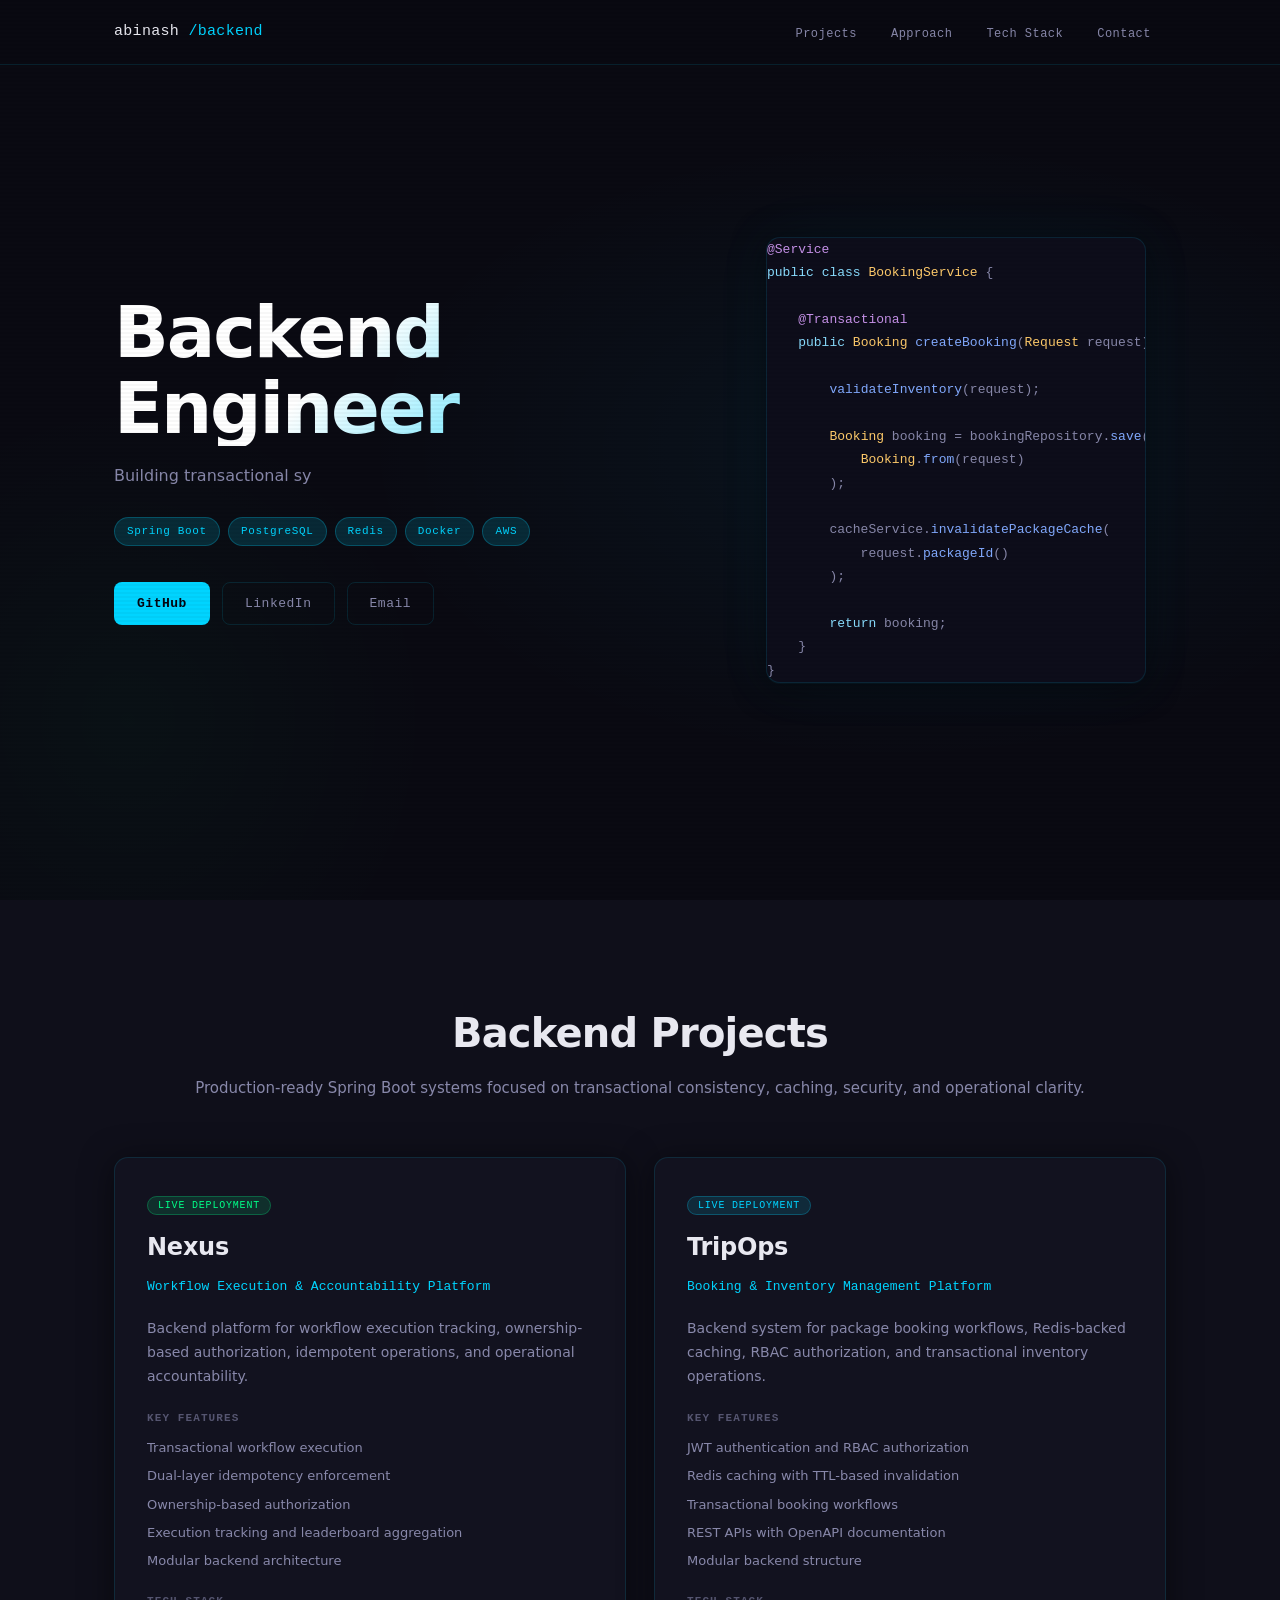
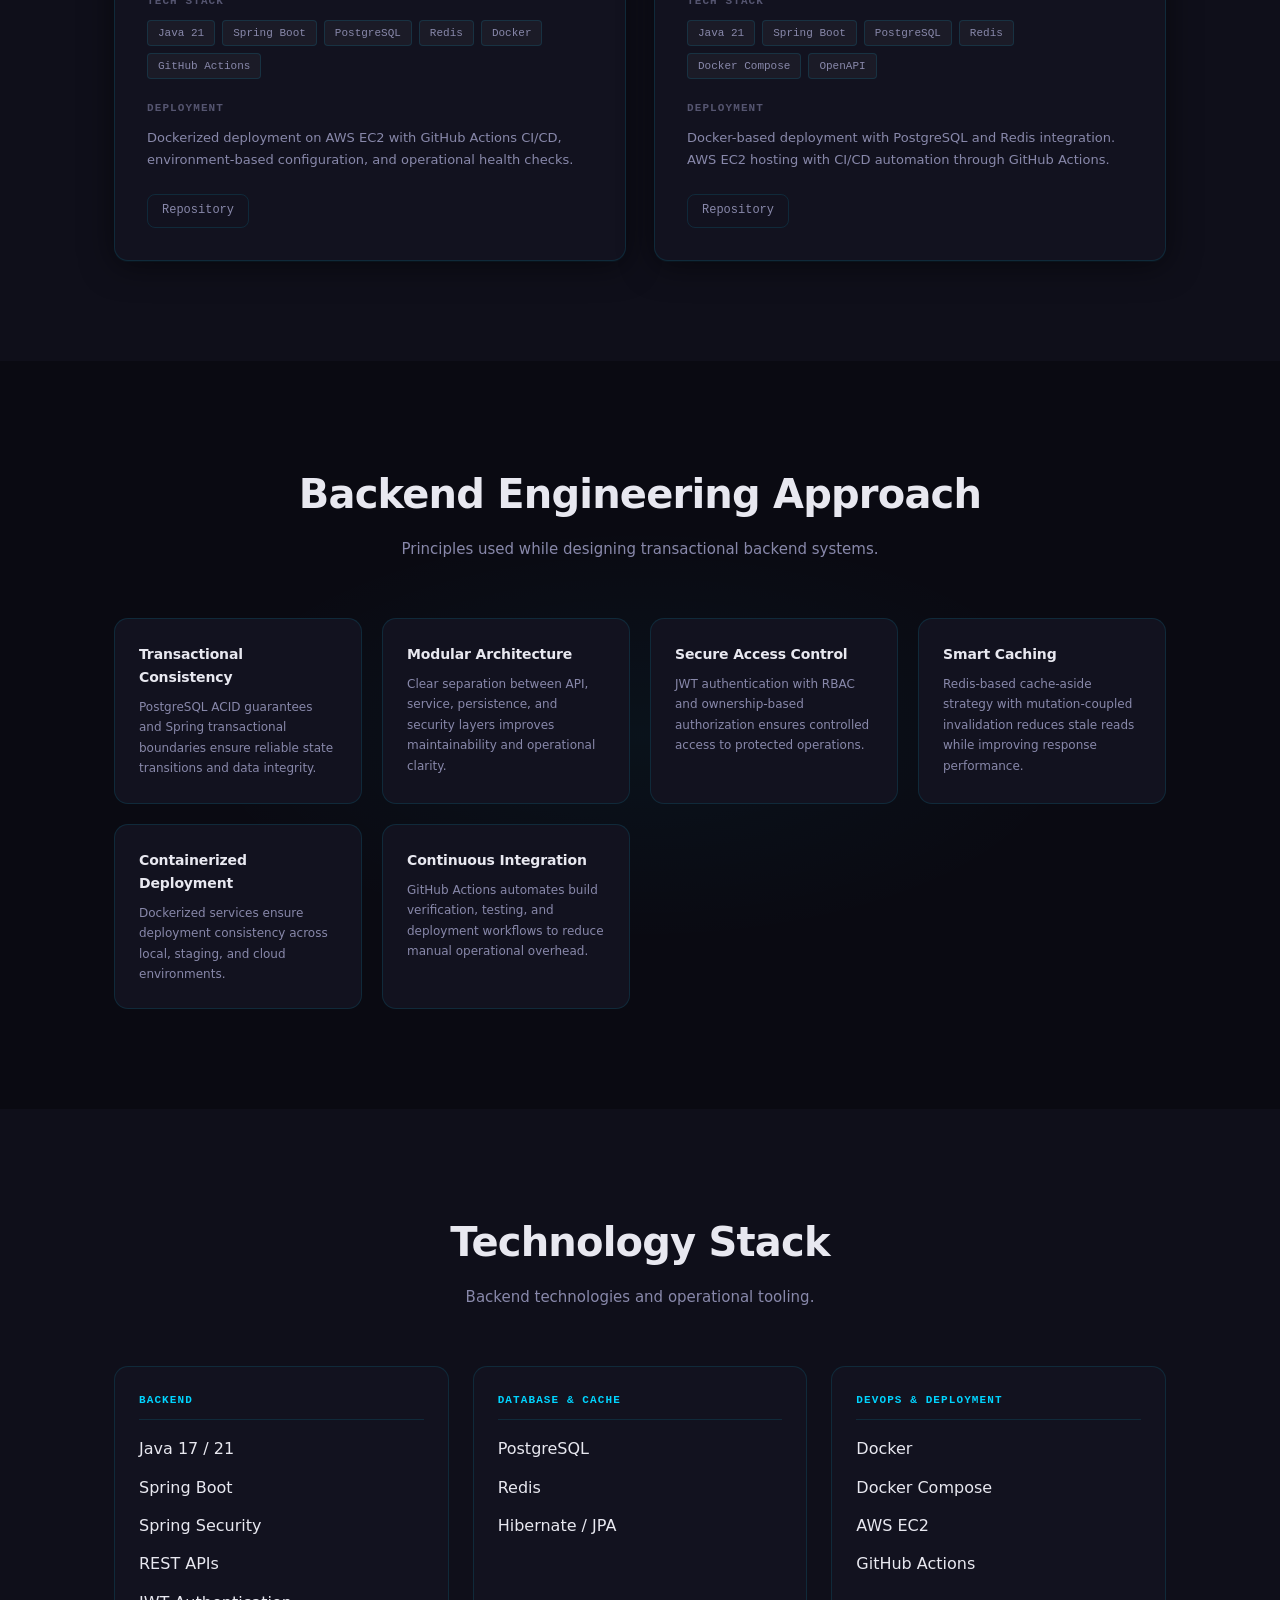
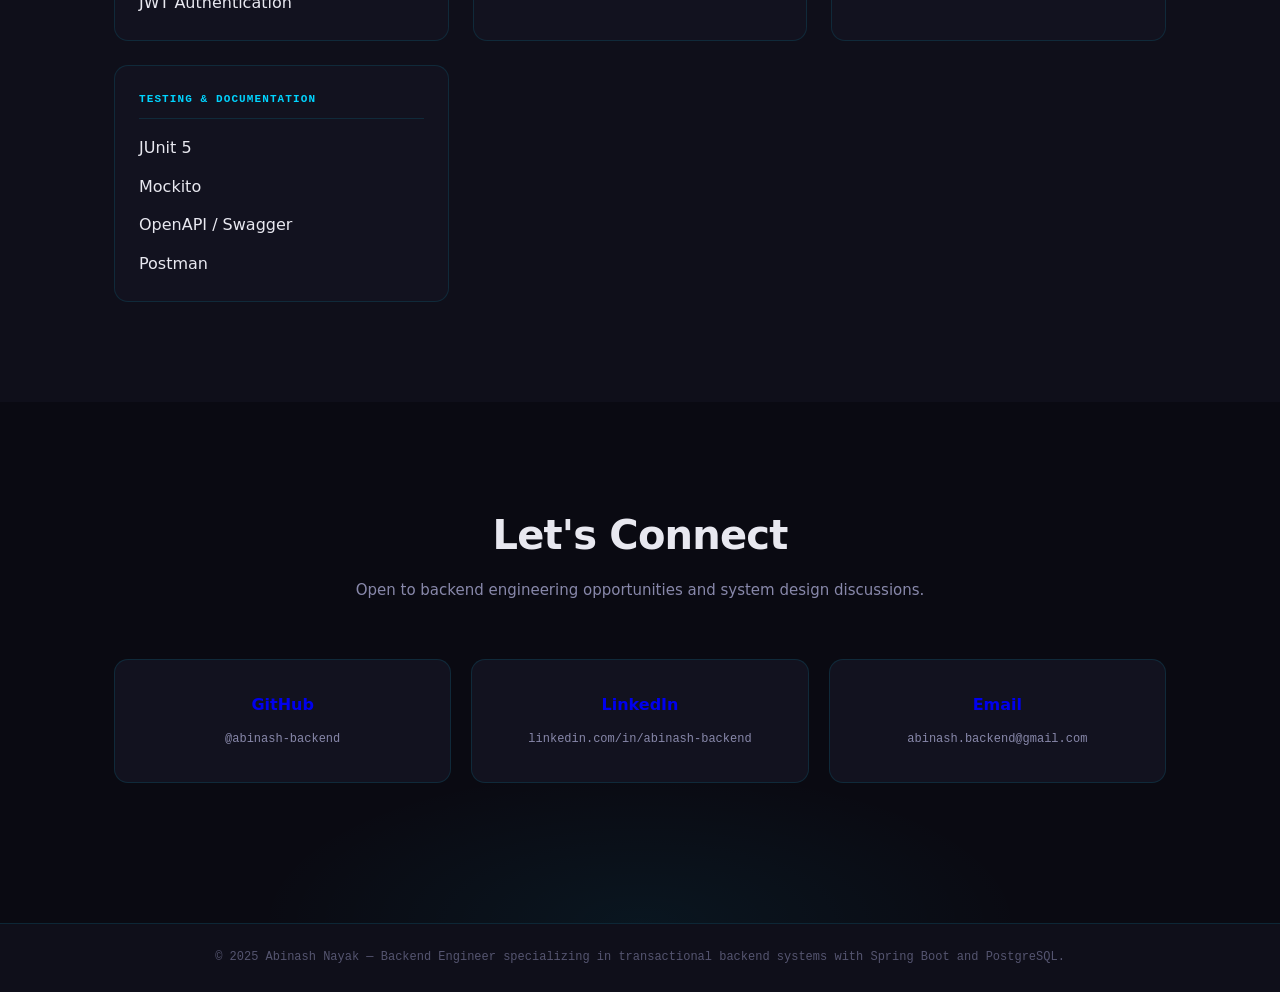
==== commit bf6f210c: "Refactor backend portfolio architecture and UI" ====
--- a/index.html
+++ b/index.html
@@ -3,536 +3,555 @@
 <head>
   <meta charset="UTF-8" />
   <meta name="viewport" content="width=device-width, initial-scale=1.0" />
-  <title>Abinash Nayak | Backend Engineer - Spring Boot & Transactional Systems</title>
+
+  <title>Abinash Nayak | Backend Engineer</title>
+
   <meta
     name="description"
-    content="Backend engineer specializing in Spring Boot transactional systems, PostgreSQL, Redis caching, and modular architecture. Nexus & TripOps platforms."
+    content="Backend engineer specializing in Spring Boot transactional systems, PostgreSQL, Redis caching, Docker deployment, and production-ready backend engineering."
   />
+
   <meta name="robots" content="index, follow" />
-  <link rel="canonical" href="https://abinash-nayak-portfolio.netlify.app" />
-  
+
+  <link
+    rel="canonical"
+    href="https://abinash-nayak-portfolio.netlify.app"
+  />
+
   <link rel="preconnect" href="https://fonts.googleapis.com" />
   <link rel="preconnect" href="https://fonts.gstatic.com" crossorigin />
+
   <link
     href="https://fonts.googleapis.com/css2?family=Inter:wght@400;500;600;700;800&family=Fira+Mono:wght@400;500;700&display=swap"
     rel="stylesheet"
   />
-  
+
   <link rel="stylesheet" href="assets/css/main.css" />
-  <link rel="icon" href="data:image/svg+xml,<svg xmlns='http://www.w3.org/2000/svg' viewBox='0 0 32 32'><rect fill='%231a1a2e' width='32' height='32'/><rect fill='%2300d4ff' x='8' y='8' width='4' height='4'/><rect fill='%2300d4ff' x='14' y='8' width='4' height='4'/><rect fill='%2300d4ff' x='20' y='8' width='4' height='4'/><rect fill='%2300d4ff' x='8' y='14' width='4' height='4'/><rect fill='%2300d4ff' x='20' y='14' width='4' height='4'/><rect fill='%2300d4ff' x='8' y='20' width='4' height='4'/><rect fill='%2300d4ff' x='14' y='20' width='4' height='4'/><rect fill='%2300d4ff' x='20' y='20' width='4' height='4'/></svg>" />
 </head>
 
 <body>
+
+  <!-- ================= HEADER ================= -->
+
   <header class="header">
     <nav class="navbar">
       <div class="container-nav">
+
         <div class="logo">
           <span class="logo-text">abinash</span>
           <span class="logo-accent">/backend</span>
         </div>
+
         <ul class="nav-menu">
           <li><a href="#projects" class="nav-link">Projects</a></li>
           <li><a href="#approach" class="nav-link">Approach</a></li>
           <li><a href="#tech-stack" class="nav-link">Tech Stack</a></li>
           <li><a href="#contact" class="nav-link">Contact</a></li>
         </ul>
+
       </div>
     </nav>
   </header>
 
+  <!-- ================= HERO ================= -->
+
   <main>
-    <!-- HERO SECTION -->
+
     <section id="hero" class="hero">
+
       <div class="container-main">
+
         <div class="hero-content">
-          <h1 class="hero-title">Backend Engineer</h1>
-          <p class="hero-subtitle">Building transactional systems with Spring Boot, PostgreSQL, and production-grade backend architecture</p>
-          
+
+          <h1 class="hero-title">
+            Backend Engineer
+          </h1>
+
+          <p class="hero-subtitle">
+            Building transactional backend systems with Spring Boot, PostgreSQL,
+            and production-ready engineering practices.
+          </p>
+
           <div class="hero-tech-brands">
             <span class="tech-badge">Spring Boot</span>
             <span class="tech-badge">PostgreSQL</span>
             <span class="tech-badge">Redis</span>
             <span class="tech-badge">Docker</span>
+            <span class="tech-badge">AWS</span>
           </div>
 
           <div class="hero-cta">
-            <a href="https://github.com/abinash-backend" target="_blank" class="cta-button primary">
-              <svg class="icon" viewBox="0 0 24 24" fill="currentColor">
-                <path d="M12 0c-6.626 0-12 5.373-12 12 0 5.302 3.438 9.8 8.207 11.387.599.111.793-.261.793-.577v-2.234c-3.338.726-4.033-1.416-4.033-1.416-.546-1.387-1.333-1.756-1.333-1.756-1.089-.745.083-.729.083-.729 1.205.084 1.839 1.237 1.839 1.237 1.07 1.834 2.807 1.304 3.492.997.107-.775.418-1.305.762-1.604-2.665-.305-5.467-1.334-5.467-5.931 0-1.311.469-2.381 1.236-3.221-.124-.303-.535-1.524.117-3.176 0 0 1.008-.322 3.301 1.23.957-.266 1.983-.399 3.003-.404 1.02.005 2.047.138 3.006.404 2.291-1.552 3.297-1.23 3.297-1.23.653 1.653.242 2.874.118 3.176.77.84 1.235 1.911 1.235 3.221 0 4.609-2.807 5.624-5.479 5.921.43.372.823 1.102.823 2.222v 3.293c0 .319.192.694.801.576 4.765-1.589 8.199-6.086 8.199-11.386 0-6.627-5.373-12-12-12z"/>
-              </svg>
+
+            <a
+              href="https://github.com/abinash-backend"
+              target="_blank"
+              class="cta-button primary"
+            >
               GitHub
             </a>
-            <a href="https://linkedin.com/in/abinash-backend" target="_blank" class="cta-button secondary">
-              <svg class="icon" viewBox="0 0 24 24" fill="currentColor">
-                <path d="M20.447 20.452h-3.554v-5.569c0-1.328-.475-2.236-1.986-2.236-1.081 0-1.722.725-2.004 1.424-.103.249-.129.597-.129.946v5.435h-3.554s.047-8.81 0-9.728h3.554v1.375c.426-.658 1.189-1.592 2.894-1.592 2.114 0 3.693 1.381 3.693 4.352v5.593zM5.337 8.855c-1.144 0-1.915-.758-1.915-1.71 0-.955.768-1.71 1.959-1.71 1.189 0 1.914.755 1.939 1.71 0 .952-.75 1.71-1.983 1.71zm1.581 11.597H3.656V9.724h3.262v10.728zM22.225 0H1.771C.792 0 0 .774 0 1.729v20.542C0 23.227.792 24 1.771 24h20.451C23.2 24 24 23.227 24 22.271V1.729C24 .774 23.2 0 22.225 0z"/>
-              </svg>
+
+            <a
+              href="https://linkedin.com/in/abinash-backend"
+              target="_blank"
+              class="cta-button secondary"
+            >
               LinkedIn
             </a>
-            <a href="mailto:abinash.backend@gmail.com" class="cta-button secondary">
-              <svg class="icon" viewBox="0 0 24 24" fill="none" stroke="currentColor" stroke-width="2">
-                <path d="M4 4h16c1.1 0 2 .9 2 2v12c0 1.1-.9 2-2 2H4c-1.1 0-2-.9-2-2V6c0-1.1.9-2 2-2z"></path>
-                <path d="m22 6-10 7L2 6"></path>
-              </svg>
+
+            <a
+              href="mailto:abinash.backend@gmail.com"
+              class="cta-button secondary"
+            >
               Email
             </a>
+
           </div>
-        </div>
+
+        </div>
+
+        <!-- HERO CODE BLOCK -->
 
         <div class="hero-accent">
-          <div class="code-snippet">
-            <div class="snippet-header">
-              <span class="snippet-lang">java</span>
-            </div>
-            <pre><code>@Service
-public class OrderService {
-  @Transactional
-  public Order create(Order o) {
-    order = save(o);
-    cache.invalidate(o.id);
-    return order;
-  }
+
+<pre class="code-snippet"><code>@Service
+public class BookingService {
+
+    @Transactional
+    public Booking createBooking(Request request) {
+
+        validateInventory(request);
+
+        Booking booking = bookingRepository.save(
+            Booking.from(request)
+        );
+
+        cacheService.invalidatePackageCache(
+            request.packageId()
+        );
+
+        return booking;
+    }
 }</code></pre>
-          </div>
-        </div>
+
+        </div>
+
       </div>
+
     </section>
 
-    <!-- FEATURED PROJECTS SECTION -->
+    <!-- ================= PROJECTS ================= -->
+
     <section id="projects" class="projects">
+
       <div class="container-main">
+
         <div class="section-header">
           <h2>Backend Projects</h2>
-          <p>Production Spring Boot systems focused on reliability and operational clarity</p>
+
+          <p>
+            Production-ready Spring Boot systems focused on transactional
+            consistency, caching, security, and operational clarity.
+          </p>
         </div>
 
         <div class="projects-grid">
-          <!-- Project 1: Nexus -->
+
+          <!-- NEXUS -->
+
           <article class="project-card">
+
             <div class="project-status">
-              <span class="status-badge active">Production</span>
-            </div>
-            
-            <h3 class="project-title">Nexus</h3>
-            <p class="project-subtitle">Workflow Execution & Accountability Platform</p>
+              <span class="status-badge active">
+                Live Deployment
+              </span>
+            </div>
+
+            <h3 class="project-title">
+              Nexus
+            </h3>
+
+            <p class="project-subtitle">
+              Workflow Execution & Accountability Platform
+            </p>
+
             <p class="project-description">
-              Backend system for managing transactional workflows with execution tracking, user accountability, and leaderboard aggregation. Emphasizes idempotency and clear state management.
+              Backend platform for workflow execution tracking, ownership-based
+              authorization, idempotent operations, and operational accountability.
             </p>
 
             <div class="project-highlights">
-              <h4 class="highlights-title">Key Features</h4>
+
+              <h4 class="highlights-title">
+                Key Features
+              </h4>
+
               <ul class="highlights-list">
-                <li>
-                  <span class="highlight-icon">→</span>
-                  <span>Transactional workflow execution with state tracking</span>
-                </li>
-                <li>
-                  <span class="highlight-icon">→</span>
-                  <span>Idempotent operations for safe retries</span>
-                </li>
-                <li>
-                  <span class="highlight-icon">→</span>
-                  <span>Ownership-based authorization and access control</span>
-                </li>
-                <li>
-                  <span class="highlight-icon">→</span>
-                  <span>Leaderboard aggregation with caching</span>
-                </li>
-                <li>
-                  <span class="highlight-icon">→</span>
-                  <span>Modular backend architecture with clear service boundaries</span>
-                </li>
+                <li>Transactional workflow execution</li>
+                <li>Dual-layer idempotency enforcement</li>
+                <li>Ownership-based authorization</li>
+                <li>Execution tracking and leaderboard aggregation</li>
+                <li>Modular backend architecture</li>
               </ul>
+
             </div>
 
             <div class="project-tech-stack">
-              <h4 class="tech-title">Tech Stack</h4>
+
+              <h4 class="tech-title">
+                Tech Stack
+              </h4>
+
               <div class="tech-items">
                 <span class="tech-item">Java 21</span>
-                <span class="tech-item">Spring Boot 3.3</span>
+                <span class="tech-item">Spring Boot</span>
                 <span class="tech-item">PostgreSQL</span>
                 <span class="tech-item">Redis</span>
                 <span class="tech-item">Docker</span>
                 <span class="tech-item">GitHub Actions</span>
-                <span class="tech-item">REST API</span>
               </div>
+
             </div>
 
             <div class="project-deployment">
-              <h4 class="deployment-title">Deployment</h4>
+
+              <h4 class="deployment-title">
+                Deployment
+              </h4>
+
               <p class="deployment-info">
-                Containerized with Docker. Deployed on AWS EC2 with automated CI/CD via GitHub Actions. Environment-based configuration management. Health checks for operational monitoring.
+                Dockerized deployment on AWS EC2 with GitHub Actions CI/CD,
+                environment-based configuration, and operational health checks.
               </p>
+
             </div>
 
             <div class="project-links">
-              <a href="https://github.com/abinash-backend" target="_blank" class="project-link">
-                <svg class="icon" viewBox="0 0 24 24" fill="currentColor">
-                  <path d="M12 0c-6.626 0-12 5.373-12 12 0 5.302 3.438 9.8 8.207 11.387.599.111.793-.261.793-.577v-2.234c-3.338.726-4.033-1.416-4.033-1.416-.546-1.387-1.333-1.756-1.333-1.756-1.089-.745.083-.729.083-.729 1.205.084 1.839 1.237 1.839 1.237 1.07 1.834 2.807 1.304 3.492.997.107-.775.418-1.305.762-1.604-2.665-.305-5.467-1.334-5.467-5.931 0-1.311.469-2.381 1.236-3.221-.124-.303-.535-1.524.117-3.176 0 0 1.008-.322 3.301 1.23.957-.266 1.983-.399 3.003-.404 1.02.005 2.047.138 3.006.404 2.291-1.552 3.297-1.23 3.297-1.23.653 1.653.242 2.874.118 3.176.77.84 1.235 1.911 1.235 3.221 0 4.609-2.807 5.624-5.479 5.921.43.372.823 1.102.823 2.222v 3.293c0 .319.192.694.801.576 4.765-1.589 8.199-6.086 8.199-11.386 0-6.627-5.373-12-12-12z"/>
-                </svg>
+
+              <a
+                href="https://github.com/abinash-backend/nexus-backend"
+                target="_blank"
+                class="project-link"
+              >
                 Repository
               </a>
-              <a href="#" class="project-link" title="API Documentation">
-                <svg class="icon" viewBox="0 0 24 24" fill="currentColor">
-                  <path d="M19 13h-6v6h-2v-6H5v-2h6V5h2v6h6v2z"/>
-                </svg>
-                API Docs
-              </a>
-            </div>
-          </article>
-
-          <!-- Project 2: TripOps -->
+
+            </div>
+
+          </article>
+
+          <!-- TRIPOPS -->
+
           <article class="project-card">
+
             <div class="project-status">
-              <span class="status-badge mature">Production</span>
-            </div>
-            
-            <h3 class="project-title">TripOps</h3>
-            <p class="project-subtitle">Booking & Inventory Management System</p>
+              <span class="status-badge mature">
+                Live Deployment
+              </span>
+            </div>
+
+            <h3 class="project-title">
+              TripOps
+            </h3>
+
+            <p class="project-subtitle">
+              Booking & Inventory Management Platform
+            </p>
+
             <p class="project-description">
-              High-performance booking backend with real-time inventory management, transactional consistency, and secure user operations. Built for reliability and clear operational behavior.
+              Backend system for package booking workflows, Redis-backed caching,
+              RBAC authorization, and transactional inventory operations.
             </p>
 
             <div class="project-highlights">
-              <h4 class="highlights-title">Key Features</h4>
+
+              <h4 class="highlights-title">
+                Key Features
+              </h4>
+
               <ul class="highlights-list">
-                <li>
-                  <span class="highlight-icon">→</span>
-                  <span>Real-time inventory tracking with Redis caching</span>
-                </li>
-                <li>
-                  <span class="highlight-icon">→</span>
-                  <span>Transactional booking with PostgreSQL ACID guarantees</span>
-                </li>
-                <li>
-                  <span class="highlight-icon">→</span>
-                  <span>JWT authentication with role-based access control</span>
-                </li>
-                <li>
-                  <span class="highlight-icon">→</span>
-                  <span>Cache invalidation strategies for consistency</span>
-                </li>
-                <li>
-                  <span class="highlight-icon">→</span>
-                  <span>RESTful APIs with OpenAPI documentation</span>
-                </li>
+                <li>JWT authentication and RBAC authorization</li>
+                <li>Redis caching with TTL-based invalidation</li>
+                <li>Transactional booking workflows</li>
+                <li>REST APIs with OpenAPI documentation</li>
+                <li>Modular backend structure</li>
               </ul>
+
             </div>
 
             <div class="project-tech-stack">
-              <h4 class="tech-title">Tech Stack</h4>
+
+              <h4 class="tech-title">
+                Tech Stack
+              </h4>
+
               <div class="tech-items">
                 <span class="tech-item">Java 21</span>
-                <span class="tech-item">Spring Boot 3.2</span>
-                <span class="tech-item">Spring Data JPA</span>
+                <span class="tech-item">Spring Boot</span>
                 <span class="tech-item">PostgreSQL</span>
                 <span class="tech-item">Redis</span>
                 <span class="tech-item">Docker Compose</span>
-                <span class="tech-item">OpenAPI 3.0</span>
+                <span class="tech-item">OpenAPI</span>
               </div>
+
             </div>
 
             <div class="project-deployment">
-              <h4 class="deployment-title">Deployment</h4>
+
+              <h4 class="deployment-title">
+                Deployment
+              </h4>
+
               <p class="deployment-info">
-                Docker containerization with Docker Compose for local development. AWS EC2 deployment. Automated testing and deployment via GitHub Actions CI/CD pipeline. Exception handling and logging for troubleshooting.
+                Docker-based deployment with PostgreSQL and Redis integration.
+                AWS EC2 hosting with CI/CD automation through GitHub Actions.
               </p>
+
             </div>
 
             <div class="project-links">
-              <a href="https://github.com/abinash-backend" target="_blank" class="project-link">
-                <svg class="icon" viewBox="0 0 24 24" fill="currentColor">
-                  <path d="M12 0c-6.626 0-12 5.373-12 12 0 5.302 3.438 9.8 8.207 11.387.599.111.793-.261.793-.577v-2.234c-3.338.726-4.033-1.416-4.033-1.416-.546-1.387-1.333-1.756-1.333-1.756-1.089-.745.083-.729.083-.729 1.205.084 1.839 1.237 1.839 1.237 1.07 1.834 2.807 1.304 3.492.997.107-.775.418-1.305.762-1.604-2.665-.305-5.467-1.334-5.467-5.931 0-1.311.469-2.381 1.236-3.221-.124-.303-.535-1.524.117-3.176 0 0 1.008-.322 3.301 1.23.957-.266 1.983-.399 3.003-.404 1.02.005 2.047.138 3.006.404 2.291-1.552 3.297-1.23 3.297-1.23.653 1.653.242 2.874.118 3.176.77.84 1.235 1.911 1.235 3.221 0 4.609-2.807 5.624-5.479 5.921.43.372.823 1.102.823 2.222v 3.293c0 .319.192.694.801.576 4.765-1.589 8.199-6.086 8.199-11.386 0-6.627-5.373-12-12-12z"/>
-                </svg>
+
+              <a
+                href="https://github.com/abinash-backend/tripops-backend"
+                target="_blank"
+                class="project-link"
+              >
                 Repository
               </a>
-              <a href="#" class="project-link" title="API Documentation">
-                <svg class="icon" viewBox="0 0 24 24" fill="currentColor">
-                  <path d="M19 13h-6v6h-2v-6H5v-2h6V5h2v6h6v2z"/>
-                </svg>
-                API Docs
-              </a>
-            </div>
-          </article>
-        </div>
+
+            </div>
+
+          </article>
+
+        </div>
+
       </div>
+
     </section>
 
-    <!-- APPROACH SECTION -->
+    <!-- ================= ENGINEERING APPROACH ================= -->
+
     <section id="approach" class="architecture">
+
       <div class="container-main">
+
         <div class="section-header">
           <h2>Backend Engineering Approach</h2>
-          <p>Principles for building reliable, maintainable systems</p>
+
+          <p>
+            Principles used while designing transactional backend systems.
+          </p>
         </div>
 
         <div class="architecture-grid">
+
           <article class="architecture-item">
-            <div class="arch-icon">
-              <svg viewBox="0 0 24 24" fill="none" stroke="currentColor" stroke-width="2">
-                <path d="M12 2L2 7v10c0 5.55 3.84 10.74 9 12 5.16-1.26 9-6.45 9-12V7l-10-5z"></path>
-              </svg>
-            </div>
             <h3>Transactional Consistency</h3>
-            <p>Using PostgreSQL ACID guarantees and Spring @Transactional for reliable data operations. Careful sequencing and validation prevent inconsistency.</p>
+
+            <p>
+              PostgreSQL ACID guarantees and Spring transactional boundaries
+              ensure reliable state transitions and data integrity.
+            </p>
           </article>
 
           <article class="architecture-item">
-            <div class="arch-icon">
-              <svg viewBox="0 0 24 24" fill="none" stroke="currentColor" stroke-width="2">
-                <circle cx="12" cy="12" r="1"></circle>
-                <path d="M12 1v6m0 6v6"></path>
-                <path d="M4.22 4.22l4.24 4.24m6.08 0l4.24-4.24"></path>
-                <path d="M1 12h6m6 0h6"></path>
-                <path d="M4.22 19.78l4.24-4.24m6.08 0l4.24 4.24"></path>
-              </svg>
-            </div>
             <h3>Modular Architecture</h3>
-            <p>Service decomposition with clear responsibilities. Layered architecture separating business logic, persistence, and API concerns.</p>
+
+            <p>
+              Clear separation between API, service, persistence, and security
+              layers improves maintainability and operational clarity.
+            </p>
           </article>
 
           <article class="architecture-item">
-            <div class="arch-icon">
-              <svg viewBox="0 0 24 24" fill="none" stroke="currentColor" stroke-width="2">
-                <path d="M2 12c0-4.97 4.03-9 9-9s9 4.03 9 9"></path>
-                <path d="M2 12c0 4.97 4.03 9 9 9s9-4.03 9-9"></path>
-                <path d="M8 2h8M8 20h8"></path>
-              </svg>
-            </div>
             <h3>Secure Access Control</h3>
-            <p>JWT authentication with Spring Security. Ownership-based authorization ensures users can only access their own data.</p>
+
+            <p>
+              JWT authentication with RBAC and ownership-based authorization
+              ensures controlled access to protected operations.
+            </p>
           </article>
 
           <article class="architecture-item">
-            <div class="arch-icon">
-              <svg viewBox="0 0 24 24" fill="none" stroke="currentColor" stroke-width="2">
-                <path d="M3 9l9-7 9 7v11a2 2 0 0 1-2 2H5a2 2 0 0 1-2-2z"></path>
-                <polyline points="9 22 9 12 15 12 15 22"></polyline>
-              </svg>
-            </div>
             <h3>Smart Caching</h3>
-            <p>Redis for high-performance reads. Cache-aside and write-through patterns. Invalidation on updates prevents stale data.</p>
+
+            <p>
+              Redis-based cache-aside strategy with mutation-coupled invalidation
+              reduces stale reads while improving response performance.
+            </p>
           </article>
 
           <article class="architecture-item">
-            <div class="arch-icon">
-              <svg viewBox="0 0 24 24" fill="none" stroke="currentColor" stroke-width="2">
-                <rect x="2" y="3" width="20" height="14" rx="2" ry="2"></rect>
-                <path d="M2 17h20"></path>
-                <path d="M6 20h12"></path>
-              </svg>
-            </div>
             <h3>Containerized Deployment</h3>
-            <p>Docker for consistency across environments. Docker Compose for development, EC2 for production. Clear separation of concerns.</p>
+
+            <p>
+              Dockerized services ensure deployment consistency across local,
+              staging, and cloud environments.
+            </p>
           </article>
 
           <article class="architecture-item">
-            <div class="arch-icon">
-              <svg viewBox="0 0 24 24" fill="none" stroke="currentColor" stroke-width="2">
-                <polyline points="22 12 18 12 15 21 9 3 6 12 2 12"></polyline>
-              </svg>
-            </div>
             <h3>Continuous Integration</h3>
-            <p>GitHub Actions for automated testing and deployment. Build verification, test execution, and container pushes in pipeline. Reduces manual errors.</p>
-          </article>
-
-          <article class="architecture-item">
-            <div class="arch-icon">
-              <svg viewBox="0 0 24 24" fill="none" stroke="currentColor" stroke-width="2">
-                <path d="M21 16V8a2 2 0 0 0-1-1.73l-7-4a2 2 0 0 0-2 0l-7 4A2 2 0 0 0 3 8v8a2 2 0 0 0 1 1.73l7 4a2 2 0 0 0 2 0l7-4A2 2 0 0 0 21 16z"></path>
-              </svg>
-            </div>
-            <h3>Data Integrity</h3>
-            <p>Relational modeling with foreign key constraints. Idempotent operations for safe retries. Proper exception handling prevents partial failures.</p>
-          </article>
-
-          <article class="architecture-item">
-            <div class="arch-icon">
-              <svg viewBox="0 0 24 24" fill="none" stroke="currentColor" stroke-width="2">
-                <path d="M12 2C6.48 2 2 6.48 2 12s4.48 10 10 10 10-4.48 10-10S17.52 2 12 2z"></path>
-                <path d="M12 6v6l4 2"></path>
-              </svg>
-            </div>
-            <h3>Operational Clarity</h3>
-            <p>Structured logging with request tracking. Health checks for system status. Clear error messages aid debugging. Production-ready observability.</p>
-          </article>
-        </div>
+
+            <p>
+              GitHub Actions automates build verification, testing, and deployment
+              workflows to reduce manual operational overhead.
+            </p>
+          </article>
+
+        </div>
+
       </div>
+
     </section>
 
-    <!-- TECH STACK SECTION -->
+    <!-- ================= TECH STACK ================= -->
+
     <section id="tech-stack" class="tech-stack">
+
       <div class="container-main">
+
         <div class="section-header">
           <h2>Technology Stack</h2>
-          <p>Production tools and frameworks</p>
+
+          <p>
+            Backend technologies and operational tooling.
+          </p>
         </div>
 
         <div class="stack-categories">
+
           <div class="stack-category">
-            <h3 class="category-title">Languages & Runtime</h3>
+
+            <h3 class="category-title">
+              Backend
+            </h3>
+
             <ul class="stack-list">
-              <li>
-                <span class="stack-name">Java 21</span>
-                <span class="stack-desc">Modern JVM with improved performance and features</span>
-              </li>
+              <li>Java 17 / 21</li>
+              <li>Spring Boot</li>
+              <li>Spring Security</li>
+              <li>REST APIs</li>
+              <li>JWT Authentication</li>
             </ul>
+
           </div>
 
           <div class="stack-category">
-            <h3 class="category-title">Backend Framework</h3>
+
+            <h3 class="category-title">
+              Database & Cache
+            </h3>
+
             <ul class="stack-list">
-              <li>
-                <span class="stack-name">Spring Boot</span>
-                <span class="stack-desc">Application framework and dependency injection</span>
-              </li>
-              <li>
-                <span class="stack-name">Spring Data JPA</span>
-                <span class="stack-desc">ORM and database abstraction</span>
-              </li>
-              <li>
-                <span class="stack-name">Spring Security</span>
-                <span class="stack-desc">Authentication and authorization</span>
-              </li>
-              <li>
-                <span class="stack-name">Spring Web</span>
-                <span class="stack-desc">REST API development</span>
-              </li>
+              <li>PostgreSQL</li>
+              <li>Redis</li>
+              <li>Hibernate / JPA</li>
             </ul>
+
           </div>
 
           <div class="stack-category">
-            <h3 class="category-title">Databases & Cache</h3>
+
+            <h3 class="category-title">
+              DevOps & Deployment
+            </h3>
+
             <ul class="stack-list">
-              <li>
-                <span class="stack-name">PostgreSQL</span>
-                <span class="stack-desc">Relational database with ACID transactions</span>
-              </li>
-              <li>
-                <span class="stack-name">Redis</span>
-                <span class="stack-desc">In-memory caching and performance</span>
-              </li>
+              <li>Docker</li>
+              <li>Docker Compose</li>
+              <li>AWS EC2</li>
+              <li>GitHub Actions</li>
             </ul>
+
           </div>
 
           <div class="stack-category">
-            <h3 class="category-title">Infrastructure & DevOps</h3>
+
+            <h3 class="category-title">
+              Testing & Documentation
+            </h3>
+
             <ul class="stack-list">
-              <li>
-                <span class="stack-name">Docker</span>
-                <span class="stack-desc">Container packaging and deployment</span>
-              </li>
-              <li>
-                <span class="stack-name">Docker Compose</span>
-                <span class="stack-desc">Multi-container local development</span>
-              </li>
-              <li>
-                <span class="stack-name">AWS EC2</span>
-                <span class="stack-desc">Production compute infrastructure</span>
-              </li>
-              <li>
-                <span class="stack-name">GitHub Actions</span>
-                <span class="stack-desc">CI/CD automation and deployment</span>
-              </li>
+              <li>JUnit 5</li>
+              <li>Mockito</li>
+              <li>OpenAPI / Swagger</li>
+              <li>Postman</li>
             </ul>
+
           </div>
 
-          <div class="stack-category">
-            <h3 class="category-title">Security & APIs</h3>
-            <ul class="stack-list">
-              <li>
-                <span class="stack-name">JWT (JSON Web Tokens)</span>
-                <span class="stack-desc">Stateless authentication</span>
-              </li>
-              <li>
-                <span class="stack-name">RBAC (Role-Based Access)</span>
-                <span class="stack-desc">Permission and authorization model</span>
-              </li>
-              <li>
-                <span class="stack-name">OpenAPI 3.0</span>
-                <span class="stack-desc">API documentation and schema</span>
-              </li>
-              <li>
-                <span class="stack-name">REST</span>
-                <span class="stack-desc">API design principles</span>
-              </li>
-            </ul>
-          </div>
-
-          <div class="stack-category">
-            <h3 class="category-title">Testing & Quality</h3>
-            <ul class="stack-list">
-              <li>
-                <span class="stack-name">JUnit 5</span>
-                <span class="stack-desc">Unit testing framework</span>
-              </li>
-              <li>
-                <span class="stack-name">Integration Tests</span>
-                <span class="stack-desc">Testing with real databases</span>
-              </li>
-              <li>
-                <span class="stack-name">Git Version Control</span>
-                <span class="stack-desc">Source management and collaboration</span>
-              </li>
-            </ul>
-          </div>
-        </div>
+        </div>
+
       </div>
+
     </section>
 
-    <!-- CONTACT SECTION -->
+    <!-- ================= CONTACT ================= -->
+
     <section id="contact" class="contact">
+
       <div class="container-main">
+
         <div class="section-header">
           <h2>Let's Connect</h2>
-          <p>Interested in backend systems, Spring Boot, or opportunities</p>
+
+          <p>
+            Open to backend engineering opportunities and system design discussions.
+          </p>
         </div>
 
         <div class="contact-grid">
-          <a href="https://github.com/abinash-backend" target="_blank" class="contact-card">
-            <div class="contact-icon">
-              <svg viewBox="0 0 24 24" fill="currentColor">
-                <path d="M12 0c-6.626 0-12 5.373-12 12 0 5.302 3.438 9.8 8.207 11.387.599.111.793-.261.793-.577v-2.234c-3.338.726-4.033-1.416-4.033-1.416-.546-1.387-1.333-1.756-1.333-1.756-1.089-.745.083-.729.083-.729 1.205.084 1.839 1.237 1.839 1.237 1.07 1.834 2.807 1.304 3.492.997.107-.775.418-1.305.762-1.604-2.665-.305-5.467-1.334-5.467-5.931 0-1.311.469-2.381 1.236-3.221-.124-.303-.535-1.524.117-3.176 0 0 1.008-.322 3.301 1.23.957-.266 1.983-.399 3.003-.404 1.02.005 2.047.138 3.006.404 2.291-1.552 3.297-1.23 3.297-1.23.653 1.653.242 2.874.118 3.176.77.84 1.235 1.911 1.235 3.221 0 4.609-2.807 5.624-5.479 5.921.43.372.823 1.102.823 2.222v 3.293c0 .319.192.694.801.576 4.765-1.589 8.199-6.086 8.199-11.386 0-6.627-5.373-12-12-12z"/>
-              </svg>
-            </div>
+
+          <a
+            href="https://github.com/abinash-backend"
+            target="_blank"
+            class="contact-card"
+          >
             <h3>GitHub</h3>
             <p>@abinash-backend</p>
           </a>
 
-          <a href="https://linkedin.com/in/abinash-backend" target="_blank" class="contact-card">
-            <div class="contact-icon">
-              <svg viewBox="0 0 24 24" fill="currentColor">
-                <path d="M20.447 20.452h-3.554v-5.569c0-1.328-.475-2.236-1.986-2.236-1.081 0-1.722.725-2.004 1.424-.103.249-.129.597-.129.946v5.435h-3.554s.047-8.81 0-9.728h3.554v1.375c.426-.658 1.189-1.592 2.894-1.592 2.114 0 3.693 1.381 3.693 4.352v5.593zM5.337 8.855c-1.144 0-1.915-.758-1.915-1.71 0-.955.768-1.71 1.959-1.71 1.189 0 1.914.755 1.939 1.71 0 .952-.75 1.71-1.983 1.71zm1.581 11.597H3.656V9.724h3.262v10.728zM22.225 0H1.771C.792 0 0 .774 0 1.729v20.542C0 23.227.792 24 1.771 24h20.451C23.2 24 24 23.227 24 22.271V1.729C24 .774 23.2 0 22.225 0z"/>
-              </svg>
-            </div>
+          <a
+            href="https://linkedin.com/in/abinash-backend"
+            target="_blank"
+            class="contact-card"
+          >
             <h3>LinkedIn</h3>
-            <p>Connect with me</p>
+            <p>linkedin.com/in/abinash-backend</p>
           </a>
 
-          <a href="mailto:abinash.backend@gmail.com" class="contact-card">
-            <div class="contact-icon">
-              <svg viewBox="0 0 24 24" fill="none" stroke="currentColor" stroke-width="2">
-                <path d="M4 4h16c1.1 0 2 .9 2 2v12c0 1.1-.9 2-2 2H4c-1.1 0-2-.9-2-2V6c0-1.1.9-2 2-2z"></path>
-                <path d="m22 6-10 7L2 6"></path>
-              </svg>
-            </div>
+          <a
+            href="mailto:abinash.backend@gmail.com"
+            class="contact-card"
+          >
             <h3>Email</h3>
             <p>abinash.backend@gmail.com</p>
           </a>
-        </div>
-
-        <div class="contact-cta">
-          <p>Open to discussing backend engineering, system design, and opportunities in building reliable production systems.</p>
-        </div>
+
+        </div>
+
       </div>
+
     </section>
+
   </main>
 
+  <!-- ================= FOOTER ================= -->
+
   <footer class="footer">
+
     <div class="container-main">
-      <p>&copy; 2025 Abinash Nayak. Backend engineer building transactional systems with Spring Boot and PostgreSQL.</p>
+
+      <p>
+        © 2025 Abinash Nayak — Backend Engineer specializing in transactional
+        backend systems with Spring Boot and PostgreSQL.
+      </p>
+
     </div>
+
   </footer>
 
   <script src="assets/js/main.js"></script>
+
 </body>
-</html>
+</html>
--- a/assets/css/main.css
+++ b/assets/css/main.css
@@ -0,0 +1,638 @@
+/* ============================================
+   ABINASH NAYAK | BACKEND PORTFOLIO
+   Dark terminal aesthetic · Cyan accent
+   ============================================ */
+
+/* ── RESET & BASE ── */
+*, *::before, *::after { box-sizing: border-box; margin: 0; padding: 0; }
+
+:root {
+  --bg-primary:    #0a0a12;
+  --bg-secondary:  #0f0f1a;
+  --bg-card:       #12121f;
+  --bg-card-hover: #16162a;
+  --bg-snippet:    #0d0d1a;
+
+  --cyan:          #00d4ff;
+  --cyan-dim:      rgba(0, 212, 255, 0.15);
+  --cyan-glow:     rgba(0, 212, 255, 0.08);
+  --green:         #00ff88;
+  --amber:         #ffb347;
+
+  --text-primary:  #e8e8f0;
+  --text-secondary:#8888aa;
+  --text-muted:    #555570;
+
+  --border:        rgba(0, 212, 255, 0.12);
+  --border-hover:  rgba(0, 212, 255, 0.35);
+
+  --font-sans:     'Inter', system-ui, sans-serif;
+  --font-mono:     'Fira Mono', 'Cascadia Code', monospace;
+
+  --radius:        8px;
+  --radius-lg:     14px;
+  --transition:    0.22s ease;
+  --shadow-card:   0 4px 32px rgba(0,0,0,0.5), 0 1px 0 rgba(0,212,255,0.06);
+}
+
+html { scroll-behavior: smooth; }
+
+body {
+  font-family: var(--font-sans);
+  background: var(--bg-primary);
+  color: var(--text-primary);
+  line-height: 1.65;
+  overflow-x: hidden;
+}
+
+/* subtle scanline overlay */
+body::before {
+  content: '';
+  position: fixed;
+  inset: 0;
+  background: repeating-linear-gradient(
+    0deg,
+    transparent,
+    transparent 2px,
+    rgba(0,0,0,0.03) 2px,
+    rgba(0,0,0,0.03) 4px
+  );
+  pointer-events: none;
+  z-index: 9999;
+}
+
+/* ── LAYOUT ── */
+.container-main {
+  max-width: 1100px;
+  margin: 0 auto;
+  padding: 0 24px;
+}
+.container-nav {
+  max-width: 1100px;
+  margin: 0 auto;
+  padding: 0 24px;
+  display: flex;
+  align-items: center;
+  justify-content: space-between;
+  height: 64px;
+}
+
+/* ── HEADER / NAV ── */
+.header {
+  position: fixed;
+  top: 0; left: 0; right: 0;
+  z-index: 100;
+  background: rgba(10, 10, 18, 0.85);
+  backdrop-filter: blur(12px);
+  border-bottom: 1px solid var(--border);
+}
+
+.logo {
+  font-family: var(--font-mono);
+  font-size: 15px;
+  letter-spacing: 0.02em;
+  user-select: none;
+}
+.logo-text  { color: var(--text-primary); }
+.logo-accent { color: var(--cyan); }
+
+.nav-menu {
+  display: flex;
+  gap: 4px;
+  list-style: none;
+}
+.nav-link {
+  font-family: var(--font-mono);
+  font-size: 12px;
+  color: var(--text-secondary);
+  text-decoration: none;
+  padding: 6px 14px;
+  border-radius: var(--radius);
+  border: 1px solid transparent;
+  transition: color var(--transition), border-color var(--transition), background var(--transition);
+  letter-spacing: 0.04em;
+}
+.nav-link:hover {
+  color: var(--cyan);
+  border-color: var(--border);
+  background: var(--cyan-glow);
+}
+
+/* ── HERO ── */
+.hero {
+  min-height: 100vh;
+  display: flex;
+  align-items: center;
+  padding: 100px 0 80px;
+  background:
+    radial-gradient(ellipse 60% 50% at 70% 50%, rgba(0,212,255,0.05) 0%, transparent 70%),
+    radial-gradient(ellipse 40% 60% at 10% 80%, rgba(0,255,136,0.03) 0%, transparent 60%),
+    var(--bg-primary);
+}
+
+.hero .container-main {
+  display: grid;
+  grid-template-columns: 1fr 420px;
+  gap: 60px;
+  align-items: center;
+}
+
+.hero-title {
+  font-size: clamp(42px, 6vw, 72px);
+  font-weight: 800;
+  letter-spacing: -0.03em;
+  line-height: 1.05;
+  margin-bottom: 16px;
+  background: linear-gradient(135deg, #ffffff 40%, var(--cyan) 100%);
+  -webkit-background-clip: text;
+  -webkit-text-fill-color: transparent;
+  background-clip: text;
+}
+
+.hero-subtitle {
+  font-size: 16px;
+  color: var(--text-secondary);
+  max-width: 480px;
+  margin-bottom: 28px;
+  line-height: 1.7;
+}
+
+.hero-tech-brands {
+  display: flex;
+  flex-wrap: wrap;
+  gap: 8px;
+  margin-bottom: 36px;
+}
+.tech-badge {
+  font-family: var(--font-mono);
+  font-size: 11px;
+  color: var(--cyan);
+  background: var(--cyan-dim);
+  border: 1px solid rgba(0,212,255,0.25);
+  padding: 4px 12px;
+  border-radius: 20px;
+  letter-spacing: 0.06em;
+}
+
+/* CTA buttons */
+.hero-cta { display: flex; gap: 12px; flex-wrap: wrap; }
+
+.cta-button {
+  display: inline-flex;
+  align-items: center;
+  gap: 8px;
+  font-family: var(--font-mono);
+  font-size: 13px;
+  font-weight: 500;
+  letter-spacing: 0.04em;
+  padding: 10px 22px;
+  border-radius: var(--radius);
+  text-decoration: none;
+  transition: all var(--transition);
+  border: 1px solid transparent;
+}
+.cta-button .icon { width: 16px; height: 16px; flex-shrink: 0; }
+
+.cta-button.primary {
+  background: var(--cyan);
+  color: #050510;
+  font-weight: 700;
+}
+.cta-button.primary:hover {
+  background: #33ddff;
+  box-shadow: 0 0 24px rgba(0,212,255,0.4);
+  transform: translateY(-1px);
+}
+
+.cta-button.secondary {
+  background: transparent;
+  color: var(--text-secondary);
+  border-color: var(--border);
+}
+.cta-button.secondary:hover {
+  color: var(--cyan);
+  border-color: var(--border-hover);
+  background: var(--cyan-glow);
+  transform: translateY(-1px);
+}
+
+/* Code snippet */
+.hero-accent {
+  display: flex;
+  justify-content: center;
+}
+.code-snippet {
+  background: var(--bg-snippet);
+  border: 1px solid var(--border);
+  border-radius: var(--radius-lg);
+  overflow: hidden;
+  width: 100%;
+  max-width: 380px;
+  box-shadow: var(--shadow-card), 0 0 60px rgba(0,212,255,0.06);
+  animation: floatSnippet 6s ease-in-out infinite;
+}
+@keyframes floatSnippet {
+  0%, 100% { transform: translateY(0); }
+  50%       { transform: translateY(-8px); }
+}
+
+.snippet-header {
+  display: flex;
+  align-items: center;
+  padding: 10px 16px;
+  background: rgba(0,212,255,0.05);
+  border-bottom: 1px solid var(--border);
+  gap: 8px;
+}
+.snippet-header::before {
+  content: '';
+  display: flex;
+  width: 10px; height: 10px;
+  border-radius: 50%;
+  background: #ff5f57;
+  box-shadow: 18px 0 0 #febc2e, 36px 0 0 #28c840;
+}
+.snippet-lang {
+  font-family: var(--font-mono);
+  font-size: 11px;
+  color: var(--text-muted);
+  margin-left: auto;
+  letter-spacing: 0.06em;
+}
+
+.code-snippet pre {
+  padding: 20px 20px 24px;
+  overflow: auto;
+}
+.code-snippet code {
+  font-family: var(--font-mono);
+  font-size: 13px;
+  line-height: 1.8;
+  color: var(--text-secondary);
+  white-space: pre;
+  display: block;
+}
+
+/* ── SECTION BASE ── */
+section { padding: 100px 0; }
+
+.section-header {
+  text-align: center;
+  margin-bottom: 56px;
+}
+.section-header h2 {
+  font-size: clamp(28px, 4vw, 40px);
+  font-weight: 800;
+  letter-spacing: -0.02em;
+  margin-bottom: 10px;
+}
+.section-header p {
+  color: var(--text-secondary);
+  font-size: 15px;
+}
+
+/* ── PROJECTS ── */
+.projects { background: var(--bg-secondary); }
+
+.projects-grid {
+  display: grid;
+  grid-template-columns: 1fr 1fr;
+  gap: 28px;
+}
+
+.project-card {
+  background: var(--bg-card);
+  border: 1px solid var(--border);
+  border-radius: var(--radius-lg);
+  padding: 32px;
+  display: flex;
+  flex-direction: column;
+  gap: 20px;
+  box-shadow: var(--shadow-card);
+  transition: border-color var(--transition), transform var(--transition), box-shadow var(--transition);
+  position: relative;
+  overflow: hidden;
+}
+.project-card::before {
+  content: '';
+  position: absolute;
+  top: 0; left: 0; right: 0;
+  height: 2px;
+  background: linear-gradient(90deg, var(--cyan), transparent);
+  opacity: 0;
+  transition: opacity var(--transition);
+}
+.project-card:hover {
+  border-color: var(--border-hover);
+  transform: translateY(-3px);
+  box-shadow: var(--shadow-card), 0 0 40px rgba(0,212,255,0.08);
+}
+.project-card:hover::before { opacity: 1; }
+
+.project-status { margin-bottom: -8px; }
+.status-badge {
+  font-family: var(--font-mono);
+  font-size: 10px;
+  letter-spacing: 0.08em;
+  text-transform: uppercase;
+  padding: 3px 10px;
+  border-radius: 20px;
+}
+.status-badge.active  { background: rgba(0,255,136,0.12); color: var(--green); border: 1px solid rgba(0,255,136,0.25); }
+.status-badge.mature  { background: rgba(0,212,255,0.12); color: var(--cyan);  border: 1px solid rgba(0,212,255,0.25); }
+
+.project-title {
+  font-size: 24px;
+  font-weight: 700;
+  letter-spacing: -0.01em;
+}
+.project-subtitle {
+  font-size: 13px;
+  color: var(--cyan);
+  font-family: var(--font-mono);
+  margin-top: -12px;
+}
+.project-description {
+  font-size: 14px;
+  color: var(--text-secondary);
+  line-height: 1.7;
+}
+
+.highlights-title, .tech-title, .deployment-title {
+  font-size: 11px;
+  text-transform: uppercase;
+  letter-spacing: 0.1em;
+  color: var(--text-muted);
+  font-family: var(--font-mono);
+  margin-bottom: 10px;
+}
+.highlights-list { list-style: none; display: flex; flex-direction: column; gap: 7px; }
+.highlights-list li {
+  display: flex;
+  gap: 10px;
+  font-size: 13px;
+  color: var(--text-secondary);
+  align-items: flex-start;
+}
+.highlight-icon {
+  color: var(--cyan);
+  font-family: var(--font-mono);
+  font-size: 12px;
+  flex-shrink: 0;
+  margin-top: 2px;
+}
+
+.tech-items { display: flex; flex-wrap: wrap; gap: 7px; }
+.tech-item {
+  font-family: var(--font-mono);
+  font-size: 11px;
+  color: var(--text-secondary);
+  background: rgba(255,255,255,0.04);
+  border: 1px solid var(--border);
+  padding: 3px 10px;
+  border-radius: 4px;
+  transition: color var(--transition), border-color var(--transition);
+}
+.tech-item:hover { color: var(--cyan); border-color: rgba(0,212,255,0.3); }
+
+.deployment-info {
+  font-size: 13px;
+  color: var(--text-secondary);
+  line-height: 1.65;
+}
+
+.project-links {
+  display: flex;
+  gap: 12px;
+  margin-top: auto;
+  padding-top: 4px;
+}
+.project-link {
+  display: inline-flex;
+  align-items: center;
+  gap: 6px;
+  font-family: var(--font-mono);
+  font-size: 12px;
+  color: var(--text-secondary);
+  text-decoration: none;
+  border: 1px solid var(--border);
+  padding: 6px 14px;
+  border-radius: var(--radius);
+  transition: all var(--transition);
+}
+.project-link .icon { width: 14px; height: 14px; }
+.project-link:hover {
+  color: var(--cyan);
+  border-color: var(--border-hover);
+  background: var(--cyan-glow);
+}
+
+/* ── APPROACH / ARCHITECTURE ── */
+.architecture {
+  background:
+    radial-gradient(ellipse 50% 40% at 50% 50%, rgba(0,212,255,0.04) 0%, transparent 70%),
+    var(--bg-primary);
+}
+
+.architecture-grid {
+  display: grid;
+  grid-template-columns: repeat(4, 1fr);
+  gap: 20px;
+}
+
+.architecture-item {
+  background: var(--bg-card);
+  border: 1px solid var(--border);
+  border-radius: var(--radius-lg);
+  padding: 24px;
+  transition: border-color var(--transition), transform var(--transition);
+}
+.architecture-item:hover {
+  border-color: var(--border-hover);
+  transform: translateY(-2px);
+}
+
+.arch-icon {
+  width: 40px; height: 40px;
+  background: var(--cyan-dim);
+  border-radius: var(--radius);
+  display: flex;
+  align-items: center;
+  justify-content: center;
+  margin-bottom: 14px;
+}
+.arch-icon svg {
+  width: 20px; height: 20px;
+  stroke: var(--cyan);
+}
+
+.architecture-item h3 {
+  font-size: 14px;
+  font-weight: 600;
+  margin-bottom: 8px;
+  letter-spacing: -0.01em;
+}
+.architecture-item p {
+  font-size: 12px;
+  color: var(--text-secondary);
+  line-height: 1.7;
+}
+
+/* ── TECH STACK ── */
+.tech-stack { background: var(--bg-secondary); }
+
+.stack-categories {
+  display: grid;
+  grid-template-columns: repeat(3, 1fr);
+  gap: 24px;
+}
+.stack-category {
+  background: var(--bg-card);
+  border: 1px solid var(--border);
+  border-radius: var(--radius-lg);
+  padding: 24px;
+}
+.category-title {
+  font-family: var(--font-mono);
+  font-size: 11px;
+  text-transform: uppercase;
+  letter-spacing: 0.1em;
+  color: var(--cyan);
+  margin-bottom: 16px;
+  padding-bottom: 10px;
+  border-bottom: 1px solid var(--border);
+}
+.stack-list { list-style: none; display: flex; flex-direction: column; gap: 12px; }
+.stack-list li { display: flex; flex-direction: column; gap: 2px; }
+.stack-name {
+  font-size: 13px;
+  font-weight: 600;
+  color: var(--text-primary);
+}
+.stack-desc {
+  font-size: 11px;
+  color: var(--text-muted);
+  line-height: 1.5;
+}
+
+/* ── CONTACT ── */
+.contact {
+  background:
+    radial-gradient(ellipse 50% 50% at 50% 100%, rgba(0,212,255,0.06) 0%, transparent 60%),
+    var(--bg-primary);
+}
+
+.contact-grid {
+  display: grid;
+  grid-template-columns: repeat(3, 1fr);
+  gap: 20px;
+  margin-bottom: 40px;
+}
+.contact-card {
+  background: var(--bg-card);
+  border: 1px solid var(--border);
+  border-radius: var(--radius-lg);
+  padding: 32px 24px;
+  text-align: center;
+  text-decoration: none;
+  display: flex;
+  flex-direction: column;
+  align-items: center;
+  gap: 12px;
+  transition: all var(--transition);
+}
+.contact-card:hover {
+  border-color: var(--border-hover);
+  background: var(--bg-card-hover);
+  transform: translateY(-3px);
+  box-shadow: 0 8px 32px rgba(0,212,255,0.1);
+}
+.contact-icon {
+  width: 48px; height: 48px;
+  background: var(--cyan-dim);
+  border-radius: var(--radius);
+  display: flex;
+  align-items: center;
+  justify-content: center;
+}
+.contact-icon svg {
+  width: 22px; height: 22px;
+  fill: var(--cyan);
+  stroke: none;
+}
+.contact-icon svg[stroke="currentColor"] {
+  fill: none;
+  stroke: var(--cyan);
+}
+.contact-card h3 {
+  font-size: 16px;
+  font-weight: 700;
+}
+.contact-card p {
+  font-family: var(--font-mono);
+  font-size: 12px;
+  color: var(--text-secondary);
+}
+.contact-cta {
+  text-align: center;
+  max-width: 520px;
+  margin: 0 auto;
+}
+.contact-cta p {
+  font-size: 14px;
+  color: var(--text-secondary);
+  line-height: 1.7;
+}
+
+/* ── FOOTER ── */
+.footer {
+  background: var(--bg-secondary);
+  border-top: 1px solid var(--border);
+  padding: 24px 0;
+  text-align: center;
+}
+.footer p {
+  font-family: var(--font-mono);
+  font-size: 12px;
+  color: var(--text-muted);
+}
+
+/* ── ANIMATIONS / SCROLL REVEAL ── */
+.reveal {
+  opacity: 0;
+  transform: translateY(24px);
+  transition: opacity 0.55s ease, transform 0.55s ease;
+}
+.reveal.visible {
+  opacity: 1;
+  transform: translateY(0);
+}
+.reveal-delay-1 { transition-delay: 0.08s; }
+.reveal-delay-2 { transition-delay: 0.16s; }
+.reveal-delay-3 { transition-delay: 0.24s; }
+.reveal-delay-4 { transition-delay: 0.32s; }
+
+/* ── RESPONSIVE ── */
+@media (max-width: 1024px) {
+  .architecture-grid { grid-template-columns: repeat(2, 1fr); }
+  .stack-categories   { grid-template-columns: repeat(2, 1fr); }
+}
+
+@media (max-width: 768px) {
+  .hero .container-main {
+    grid-template-columns: 1fr;
+  }
+  .hero-accent { display: none; }
+  .projects-grid { grid-template-columns: 1fr; }
+  .architecture-grid { grid-template-columns: 1fr 1fr; }
+  .stack-categories   { grid-template-columns: 1fr; }
+  .contact-grid       { grid-template-columns: 1fr; }
+
+  .nav-menu { display: none; }
+  section { padding: 72px 0; }
+}
+
+@media (max-width: 480px) {
+  .architecture-grid { grid-template-columns: 1fr; }
+  .hero-title { font-size: 38px; }
+}
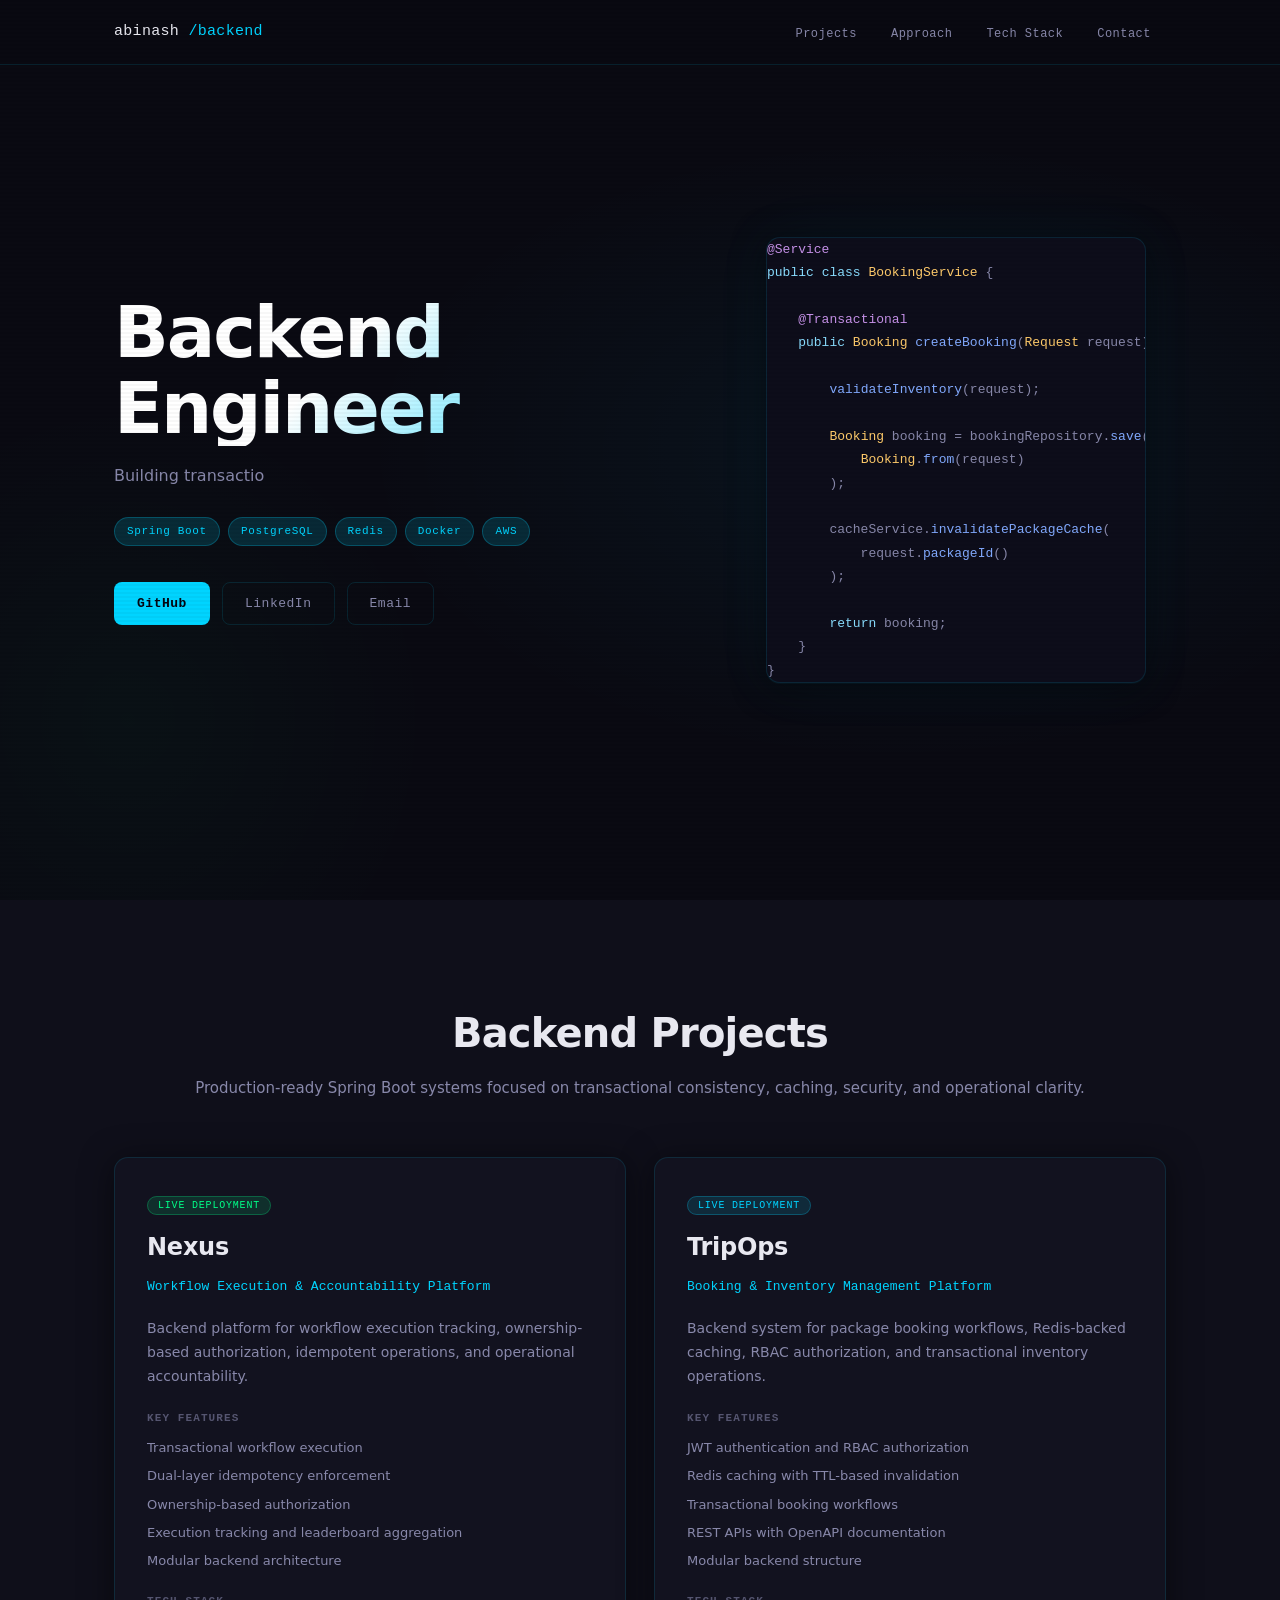
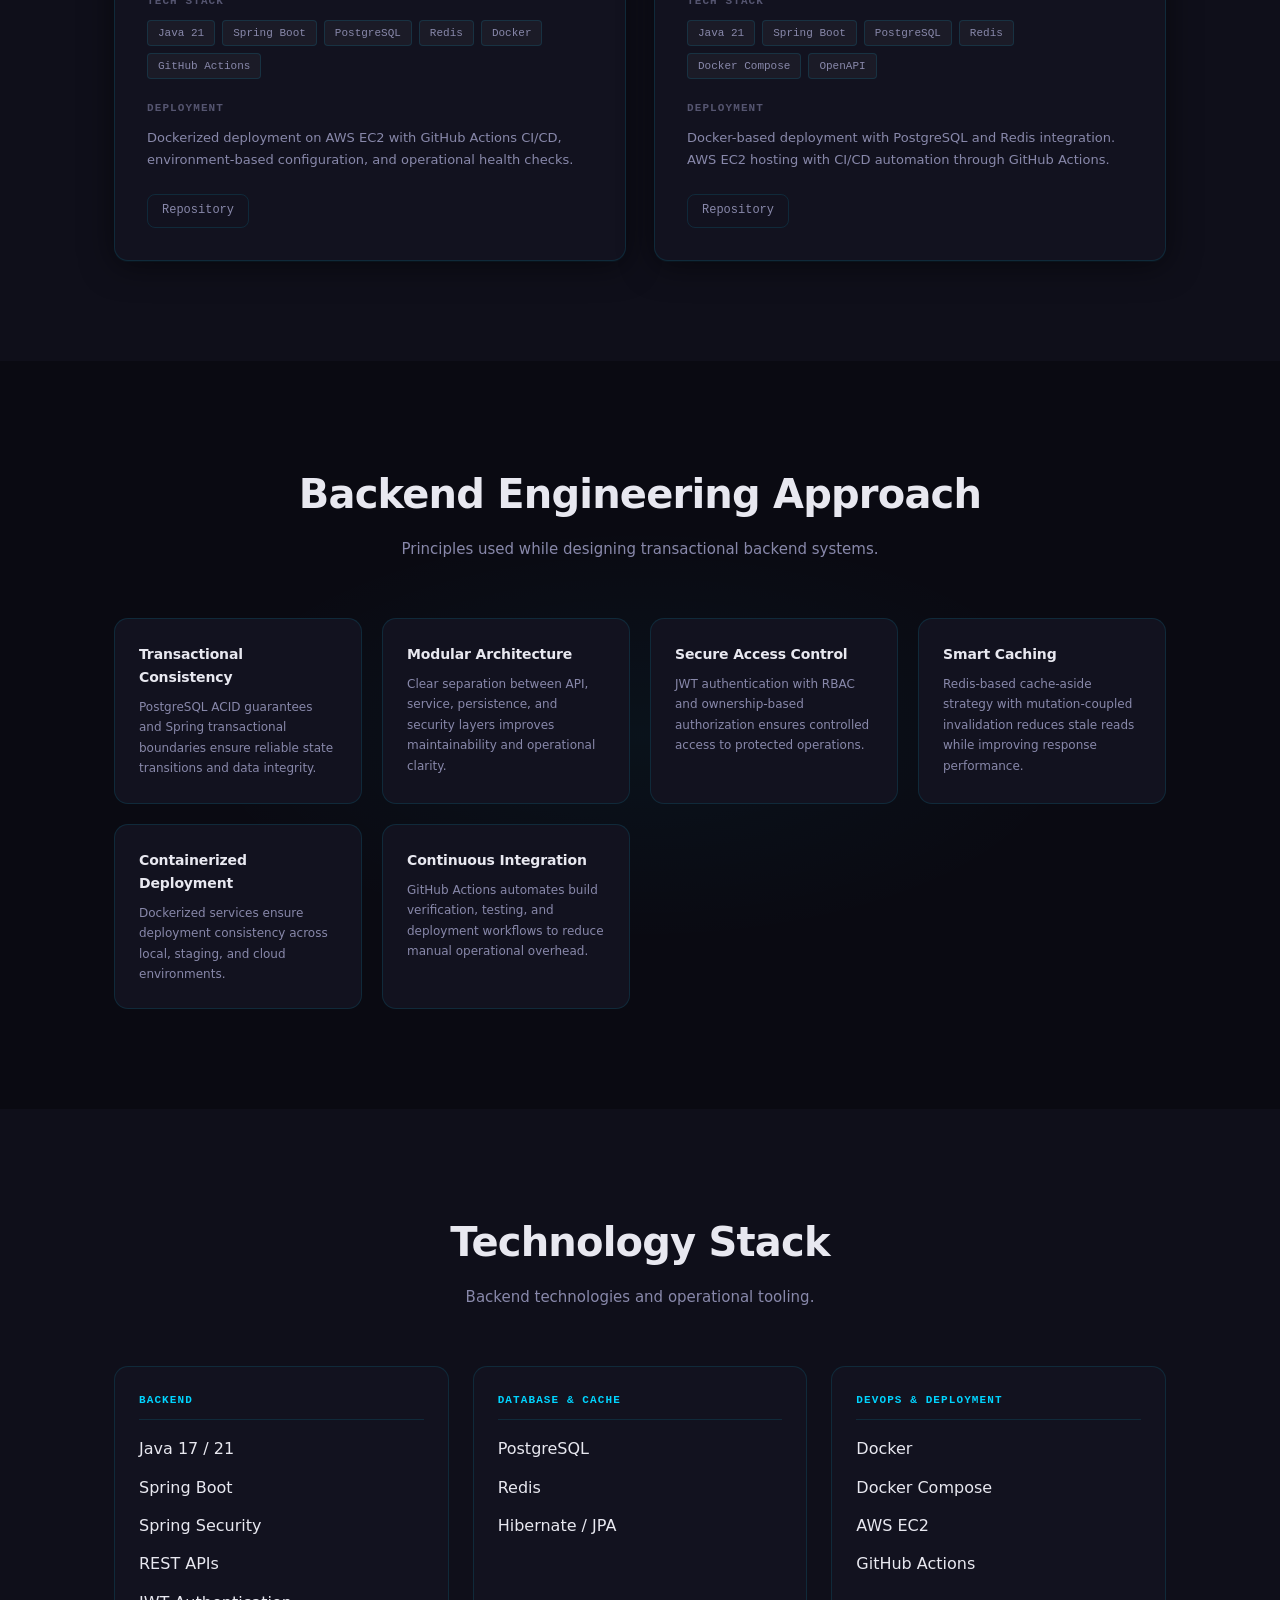
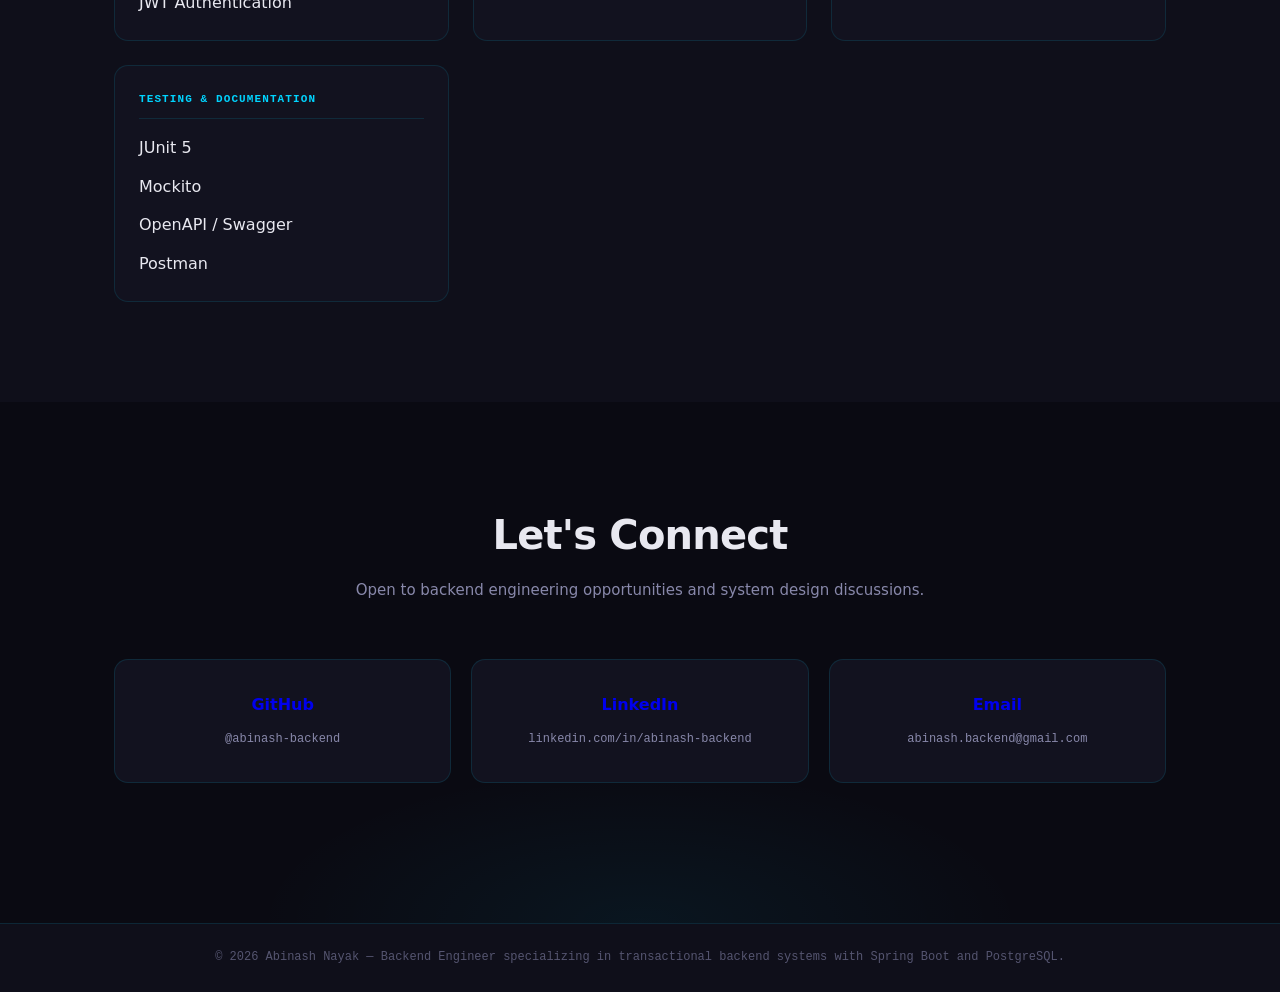
==== commit cde44f53: "Update copyright year from 2025 to 2026" ====
--- a/index.html
+++ b/index.html
@@ -543,7 +543,7 @@
     <div class="container-main">
 
       <p>
-        © 2025 Abinash Nayak — Backend Engineer specializing in transactional
+        © 2026 Abinash Nayak — Backend Engineer specializing in transactional
         backend systems with Spring Boot and PostgreSQL.
       </p>
 
@@ -554,4 +554,4 @@
   <script src="assets/js/main.js"></script>
 
 </body>
-</html>+</html>
